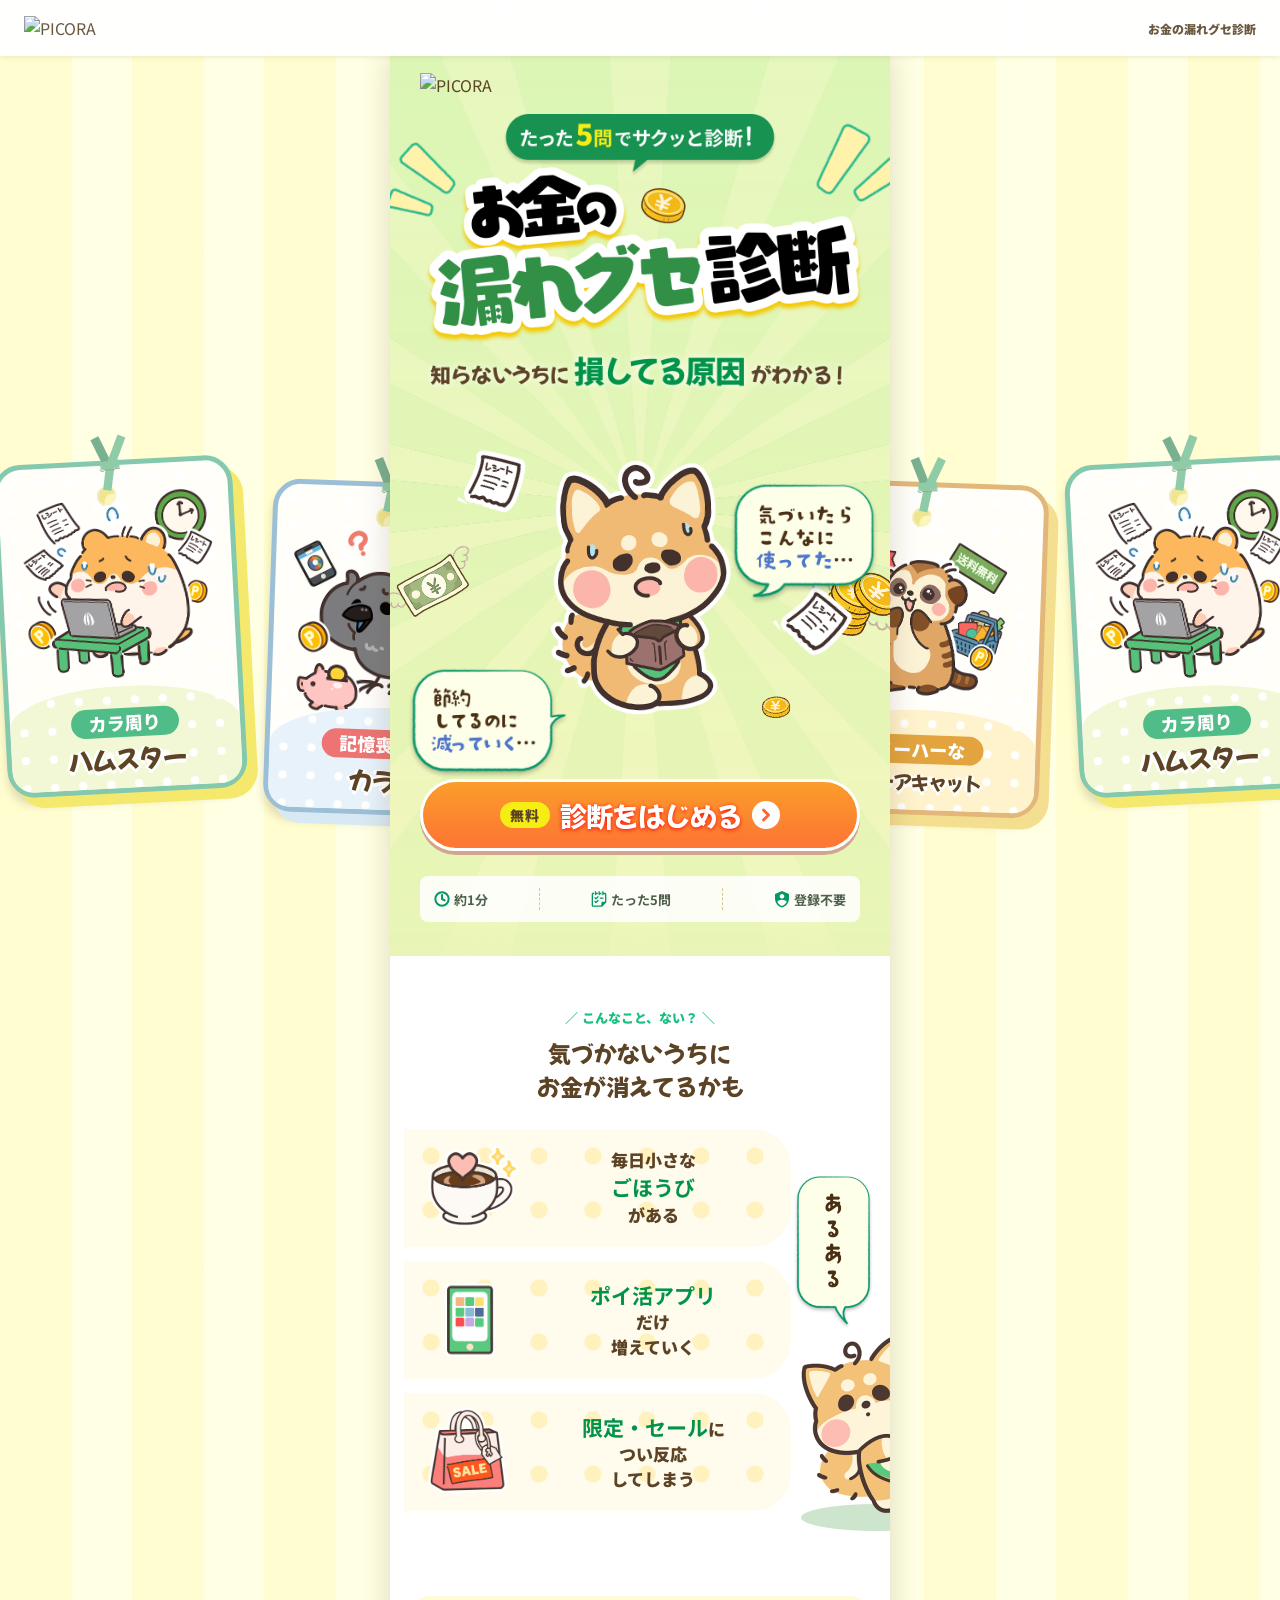
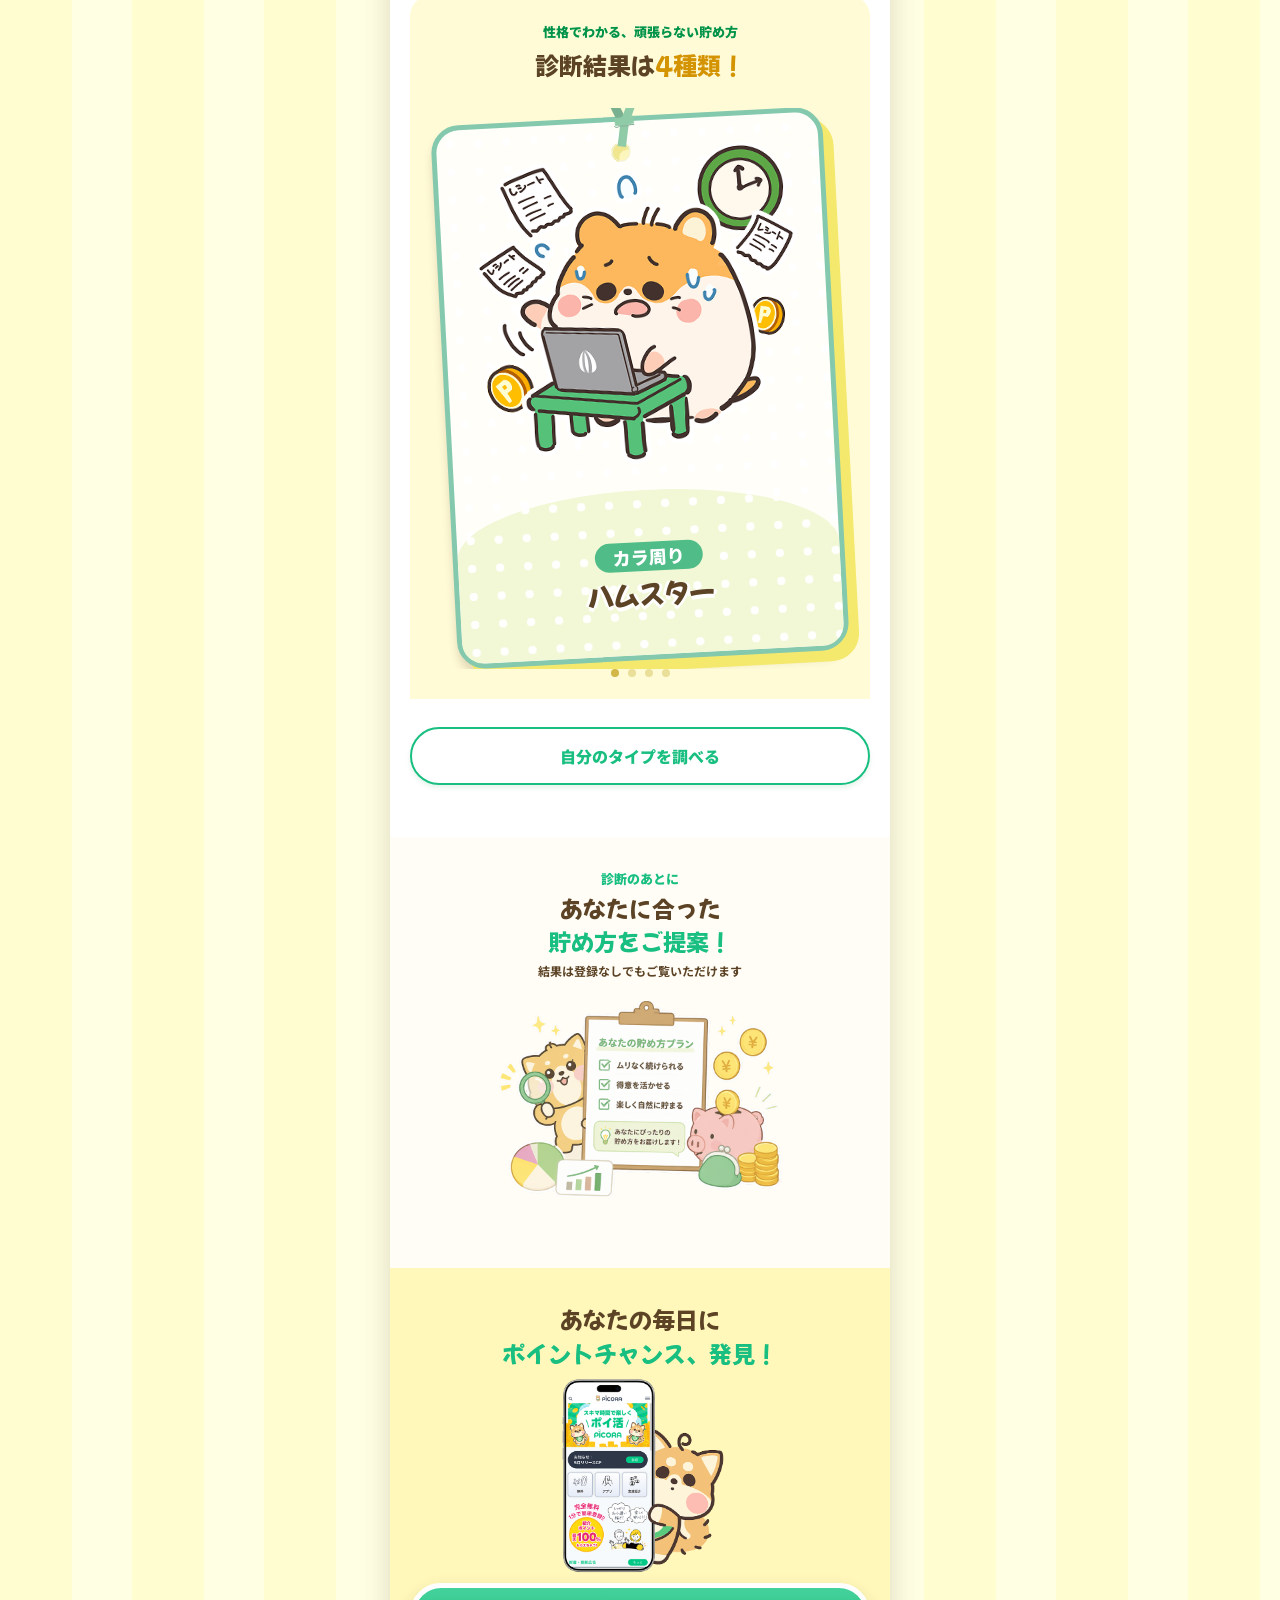
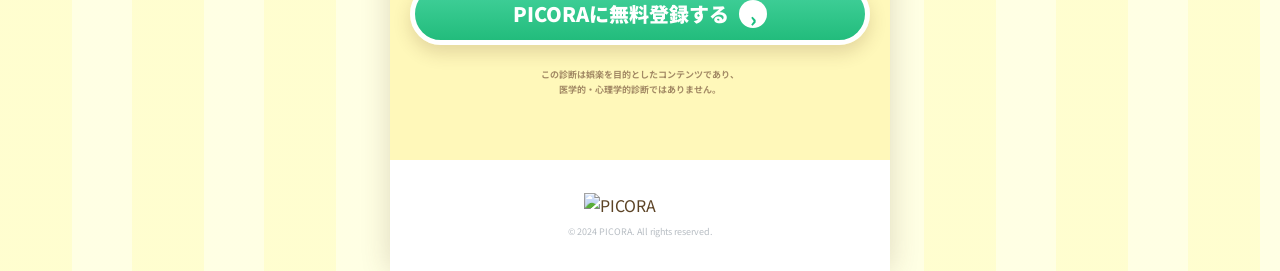
==== index.html @ 258bb5e4 "Prevent preview search indexing" ====
<!doctype html>
<html lang="ja">
  <head>
    <meta charset="UTF-8" />
    <meta name="viewport" content="width=device-width, initial-scale=1" />
    <meta name="robots" content="noindex, nofollow" />
    <meta name="description" content="たった5問でわかる、お金の漏れグセ診断" />
    <title>お金の漏れグセ診断｜PICORA</title>
    <link rel="preconnect" href="https://fonts.googleapis.com" />
    <link rel="preconnect" href="https://fonts.gstatic.com" crossorigin />
    <link href="https://fonts.googleapis.com/css2?family=Mochiy+Pop+One&family=Noto+Sans+JP:wght@500;700;900&display=swap" rel="stylesheet" />
    <link rel="stylesheet" href="styles.css?v=20260807-36" />
  </head>
  <body>
    <img class="desktop-background-title" src="assets/hero-title-pc.png" alt="" aria-hidden="true" />

    <header class="desktop-site-header" aria-label="PICORA">
      <img src="https://www.figma.com/api/mcp/asset/9b2ac825-f74f-4eeb-bd0b-b804f8e20126.png" alt="PICORA" />
      <p>お金の漏れグセ診断</p>
    </header>

    <div class="desktop-card-stage" aria-hidden="true">
      <div class="desktop-card-rail">
        <div class="desktop-rail-card">
          <div class="diagnosis-card diagnosis-card--hamster">
            <img class="diagnosis-card__ribbon" src="assets/card-ribbon.svg" alt="" />
            <div class="diagnosis-card__visual"><img src="assets/hamster-karamawari.png" alt="" /></div>
            <div class="diagnosis-card__caption"><span class="diagnosis-card__label">カラ周り</span><span class="diagnosis-card__name">ハムスター</span></div>
          </div>
        </div>
        <div class="desktop-rail-card">
          <div class="diagnosis-card diagnosis-card--crow">
            <img class="diagnosis-card__ribbon" src="assets/card-ribbon.svg" alt="" />
            <div class="diagnosis-card__visual"><img src="assets/crow-kiokusoushitsu.png" alt="" /></div>
            <div class="diagnosis-card__caption"><span class="diagnosis-card__label">記憶喪失の</span><span class="diagnosis-card__name">カラス</span></div>
          </div>
        </div>
        <div class="desktop-rail-card">
          <div class="diagnosis-card diagnosis-card--toypoodle">
            <img class="diagnosis-card__ribbon" src="assets/card-ribbon.svg" alt="" />
            <div class="diagnosis-card__visual"><img src="assets/toypoodle-gohoubi.png" alt="" /></div>
            <div class="diagnosis-card__caption"><span class="diagnosis-card__label">ごほうび依存の</span><span class="diagnosis-card__name">トイプー</span></div>
          </div>
        </div>
        <div class="desktop-rail-card">
          <div class="diagnosis-card diagnosis-card--meerkat">
            <img class="diagnosis-card__ribbon" src="assets/card-ribbon.svg" alt="" />
            <div class="diagnosis-card__visual"><img src="assets/meerkat-miihaa-final.png" alt="" /></div>
            <div class="diagnosis-card__caption"><span class="diagnosis-card__label">ミーハーな</span><span class="diagnosis-card__name">ミーアキャット</span></div>
          </div>
        </div>
        <div class="desktop-rail-card">
          <div class="diagnosis-card diagnosis-card--hamster">
            <img class="diagnosis-card__ribbon" src="assets/card-ribbon.svg" alt="" />
            <div class="diagnosis-card__visual"><img src="assets/hamster-karamawari.png" alt="" /></div>
            <div class="diagnosis-card__caption"><span class="diagnosis-card__label">カラ周り</span><span class="diagnosis-card__name">ハムスター</span></div>
          </div>
        </div>
        <div class="desktop-rail-card">
          <div class="diagnosis-card diagnosis-card--crow">
            <img class="diagnosis-card__ribbon" src="assets/card-ribbon.svg" alt="" />
            <div class="diagnosis-card__visual"><img src="assets/crow-kiokusoushitsu.png" alt="" /></div>
            <div class="diagnosis-card__caption"><span class="diagnosis-card__label">記憶喪失の</span><span class="diagnosis-card__name">カラス</span></div>
          </div>
        </div>
        <div class="desktop-rail-card">
          <div class="diagnosis-card diagnosis-card--toypoodle">
            <img class="diagnosis-card__ribbon" src="assets/card-ribbon.svg" alt="" />
            <div class="diagnosis-card__visual"><img src="assets/toypoodle-gohoubi.png" alt="" /></div>
            <div class="diagnosis-card__caption"><span class="diagnosis-card__label">ごほうび依存の</span><span class="diagnosis-card__name">トイプー</span></div>
          </div>
        </div>
        <div class="desktop-rail-card">
          <div class="diagnosis-card diagnosis-card--meerkat">
            <img class="diagnosis-card__ribbon" src="assets/card-ribbon.svg" alt="" />
            <div class="diagnosis-card__visual"><img src="assets/meerkat-miihaa-final.png" alt="" /></div>
            <div class="diagnosis-card__caption"><span class="diagnosis-card__label">ミーハーな</span><span class="diagnosis-card__name">ミーアキャット</span></div>
          </div>
        </div>
        <div class="desktop-rail-card">
          <div class="diagnosis-card diagnosis-card--hamster">
            <img class="diagnosis-card__ribbon" src="assets/card-ribbon.svg" alt="" />
            <div class="diagnosis-card__visual"><img src="assets/hamster-karamawari.png" alt="" /></div>
            <div class="diagnosis-card__caption"><span class="diagnosis-card__label">カラ周り</span><span class="diagnosis-card__name">ハムスター</span></div>
          </div>
        </div>
        <div class="desktop-rail-card">
          <div class="diagnosis-card diagnosis-card--crow">
            <img class="diagnosis-card__ribbon" src="assets/card-ribbon.svg" alt="" />
            <div class="diagnosis-card__visual"><img src="assets/crow-kiokusoushitsu.png" alt="" /></div>
            <div class="diagnosis-card__caption"><span class="diagnosis-card__label">記憶喪失の</span><span class="diagnosis-card__name">カラス</span></div>
          </div>
        </div>
        <div class="desktop-rail-card">
          <div class="diagnosis-card diagnosis-card--toypoodle">
            <img class="diagnosis-card__ribbon" src="assets/card-ribbon.svg" alt="" />
            <div class="diagnosis-card__visual"><img src="assets/toypoodle-gohoubi.png" alt="" /></div>
            <div class="diagnosis-card__caption"><span class="diagnosis-card__label">ごほうび依存の</span><span class="diagnosis-card__name">トイプー</span></div>
          </div>
        </div>
        <div class="desktop-rail-card">
          <div class="diagnosis-card diagnosis-card--meerkat">
            <img class="diagnosis-card__ribbon" src="assets/card-ribbon.svg" alt="" />
            <div class="diagnosis-card__visual"><img src="assets/meerkat-miihaa-final.png" alt="" /></div>
            <div class="diagnosis-card__caption"><span class="diagnosis-card__label">ミーハーな</span><span class="diagnosis-card__name">ミーアキャット</span></div>
          </div>
        </div>
      </div>
    </div>

    <main class="site-shell">
      <section class="hero" aria-labelledby="hero-title">
        <header class="site-header">
          <img class="site-logo" src="https://www.figma.com/api/mcp/asset/9b2ac825-f74f-4eeb-bd0b-b804f8e20126.png" alt="PICORA" />
        </header>

        <div class="hero-copy">
          <h1 id="hero-title" class="visually-hidden">たった5問でサクッと診断！お金の漏れグセ診断。知らないうちに損してる原因がわかる！</h1>
          <img class="hero-title-image" src="assets/hero-title-final.png" alt="" />
        </div>

        <div class="hero-visual" aria-hidden="true">
          <img class="hero-receipt receipt-top" src="assets/hero-receipt.png" alt="" />
          <img class="bill bill-left" src="assets/hero-bill.png" alt="" />
          <img class="hero-mascot" src="assets/hero-mascot-final.png" alt="" />
          <img class="coin coin-one" src="assets/hero-coin.png" alt="" />
          <img class="coin-stack" src="assets/hero-coin-stack.png" alt="" />
          <img class="hero-receipt receipt-right" src="assets/hero-receipt.png" alt="" />
          <img class="hero-bubble bubble-right" src="assets/hero-bubble-right.png" alt="" />
          <img class="hero-bubble bubble-left" src="assets/hero-bubble-left.png" alt="" />
        </div>

        <button class="cta cta-primary" type="button" data-start-diagnosis>
          <span class="cta-tag">無料</span>
          <span>診断をはじめる</span>
          <span class="cta-arrow" aria-hidden="true"><img src="assets/cta-arrow.svg" alt="" /></span>
        </button>

        <ul class="hero-points" aria-label="診断の特徴">
          <li><img src="assets/feature-clock.svg" alt="" />約1分</li>
          <li class="hero-points__divider" aria-hidden="true"></li>
          <li><img src="assets/feature-checklist.svg" alt="" />たった5問</li>
          <li class="hero-points__divider" aria-hidden="true"></li>
          <li><img src="assets/feature-no-registration.svg" alt="" />登録不要</li>
        </ul>
      </section>

      <section class="problems" aria-labelledby="problems-title">
        <p class="eyebrow">こんなこと、ない？</p>
        <h2 id="problems-title">気づかないうちに<br />お金が消えてるかも</h2>

        <div class="problem-list">
          <article class="problem-card">
            <img src="assets/problem-coffee.png" alt="ハートが浮かぶコーヒーカップ" />
            <p>毎日小さな<br /><strong>ごほうび</strong><br />がある</p>
          </article>
          <article class="problem-card">
            <img src="assets/problem-phone.png" alt="スマートフォン" />
            <p><strong>ポイ活アプリ</strong><br />だけ<br />増えていく</p>
          </article>
          <article class="problem-card">
            <img src="assets/problem-sale.png" alt="セールの買い物袋" />
            <p><strong>限定・セール</strong>に<br />つい反応<br />してしまう</p>
          </article>
        </div>
        <img class="peeking-mascot" src="assets/problems-character-area.png" alt="あるあると声をかけるぴこまる" />
      </section>

      <section class="types" id="types" aria-labelledby="types-title">
        <div class="section-heading">
          <p>性格でわかる、頑張らない貯め方</p>
          <h2 id="types-title">診断結果は<span>4種類！</span></h2>
        </div>

        <div class="result-carousel" aria-label="診断結果タイプ">
          <div class="result-track">
            <figure class="result-card is-active">
              <div class="diagnosis-card diagnosis-card--hamster">
                <img class="diagnosis-card__ribbon" src="assets/card-ribbon.svg" alt="" />
                <div class="diagnosis-card__visual">
                  <img src="assets/hamster-karamawari.png" alt="パソコン作業に追われて慌てているハムスター" />
                </div>
                <div class="diagnosis-card__caption">
                  <span class="diagnosis-card__label">カラ周り</span>
                  <span class="diagnosis-card__name">ハムスター</span>
                </div>
              </div>
            </figure>
            <figure class="result-card">
              <div class="diagnosis-card diagnosis-card--crow">
                <img class="diagnosis-card__ribbon" src="assets/card-ribbon.svg" alt="" />
                <div class="diagnosis-card__visual">
                  <img src="assets/crow-kiokusoushitsu.png" alt="ポイントの使い道を思い出せず困っているカラス" />
                </div>
                <div class="diagnosis-card__caption">
                  <span class="diagnosis-card__label">記憶喪失の</span>
                  <span class="diagnosis-card__name">カラス</span>
                </div>
              </div>
            </figure>
            <figure class="result-card">
              <div class="diagnosis-card diagnosis-card--toypoodle">
                <img class="diagnosis-card__ribbon" src="assets/card-ribbon.svg" alt="" />
                <div class="diagnosis-card__visual">
                  <img src="assets/toypoodle-gohoubi.png" alt="スイーツと買い物を楽しむトイプードル" />
                </div>
                <div class="diagnosis-card__caption">
                  <span class="diagnosis-card__label">ごほうび依存の</span>
                  <span class="diagnosis-card__name">トイプー</span>
                </div>
              </div>
            </figure>
            <figure class="result-card">
              <div class="diagnosis-card diagnosis-card--meerkat">
                <img class="diagnosis-card__ribbon" src="assets/card-ribbon.svg" alt="" />
                <div class="diagnosis-card__visual">
                  <img src="assets/meerkat-miihaa-final.png" alt="セールや話題の商品に囲まれたミーアキャット" />
                </div>
                <div class="diagnosis-card__caption">
                  <span class="diagnosis-card__label">ミーハーな</span>
                  <span class="diagnosis-card__name">ミーアキャット</span>
                </div>
              </div>
            </figure>
          </div>
          <div class="carousel-dots" aria-label="結果タイプを切り替える">
            <button class="is-active" type="button" aria-label="1枚目"></button>
            <button type="button" aria-label="2枚目"></button>
            <button type="button" aria-label="3枚目"></button>
            <button type="button" aria-label="4枚目"></button>
          </div>
        </div>

        <button class="cta cta-outline" type="button" data-scroll-to="proposal">自分のタイプを調べる</button>
      </section>

      <section class="proposal" id="proposal" aria-labelledby="proposal-title">
        <p class="section-kicker">診断のあとに</p>
        <h2 id="proposal-title">あなたに合った<br /><span>貯め方をご提案！</span></h2>
        <p>結果は登録なしでもご覧いただけます</p>
        <img src="assets/result-plan-image.png" alt="診断後に提案される貯め方プランのイメージ" />
      </section>

      <section class="registration" aria-labelledby="registration-title">
        <h2 id="registration-title">あなたの毎日に<br /><span>ポイントチャンス、発見！</span></h2>
        <img class="registration-visual" src="assets/registration-visual.png" alt="PICORAアプリを紹介するぴこまる" />
        <a class="cta cta-register" href="https://picora.jp/">
          <span>PICORAに無料登録する</span>
          <span class="cta-arrow" aria-hidden="true">›</span>
        </a>
        <p class="disclaimer">この診断は娯楽を目的としたコンテンツであり、<br />医学的・心理学的診断ではありません。</p>
      </section>

      <footer class="footer">
        <img src="https://www.figma.com/api/mcp/asset/9b2ac825-f74f-4eeb-bd0b-b804f8e20126.png" alt="PICORA" />
        <small>© 2024 PICORA. All rights reserved.</small>
      </footer>
    </main>

    <section class="diagnosis-screen" aria-label="お金の漏れグセ診断 Q1" hidden>
      <div class="diagnosis-shell">
        <header class="diagnosis-header">
          <img src="https://www.figma.com/api/mcp/asset/9b2ac825-f74f-4eeb-bd0b-b804f8e20126.png" alt="PICORA" />
        </header>

        <div class="diagnosis-navigation">
          <button class="diagnosis-back" type="button" data-close-diagnosis aria-label="トップへ戻る">
            <img src="assets/question-back-arrow.svg" alt="" />
          </button>
        </div>

        <div class="diagnosis-progress" aria-label="全5問中1問目">
          <span></span>
        </div>

        <main class="question-stage">
          <section class="question-card" aria-labelledby="question-title">
            <p class="question-number">Q1</p>
            <h1 id="question-title">給料日が来たとき、<br />最初にしがちなことは？</h1>
            <div class="question-options" role="group" aria-label="Q1の回答">
              <button class="question-option option-a" type="button" data-answer="A" aria-pressed="false">
                <span class="answer-letter">A</span>
                <span>細かく計画を立てる</span>
                <img src="assets/question-arrow-green.svg" alt="" />
              </button>
              <button class="question-option option-b" type="button" data-answer="B" aria-pressed="false">
                <span class="answer-letter">B</span>
                <span>とりあえず安心して、<br />普段どおり過ごす</span>
                <img src="assets/question-arrow-green.svg" alt="" />
              </button>
              <button class="question-option option-c" type="button" data-answer="C" aria-pressed="false">
                <span class="answer-letter">C</span>
                <span>頑張った自分への<br />ごほうびを買う</span>
                <img src="assets/question-arrow-green.svg" alt="" />
              </button>
              <button class="question-option option-d" type="button" data-answer="D" aria-pressed="false">
                <span class="answer-letter">D</span>
                <span>SNSや友達の<br />おすすめ商品をチェックする</span>
                <img src="assets/question-arrow-green.svg" alt="" />
              </button>
            </div>
          </section>

          <div class="question-mascot">
            <img src="assets/question-q1-mascot.png" alt="スマートフォンを持つぴこまる" />
            <p>直感で選んでね。</p>
          </div>
        </main>
      </div>
    </section>

    <div class="cta-floating-bar">
      <button class="cta cta-primary cta-floating" type="button" data-start-diagnosis aria-label="診断をはじめる">
        <span class="cta-tag">無料</span>
        <span>診断をはじめる</span>
        <span class="cta-arrow" aria-hidden="true"><img src="assets/cta-arrow.svg" alt="" /></span>
      </button>
    </div>

    <script src="script.js?v=20260807-6"></script>
  </body>
</html>
---- styles.css ----
:root {
  --green: #19bf80;
  --green-dark: #009349;
  --brown: #5c4325;
  --cream: #fffdf6;
  --yellow: #fff8ba;
  --orange: #ff6b3d;
  --shadow: 0 8px 18px rgba(82, 43, 12, 0.16);
}

* {
  box-sizing: border-box;
}

html {
  scroll-behavior: smooth;
  background: #f2f2f2;
}

body {
  margin: 0;
  color: var(--brown);
  font-family: "Noto Sans JP", system-ui, sans-serif;
}

.desktop-card-stage {
  display: none;
}

.desktop-site-header {
  display: none;
}

.desktop-background-title {
  display: none;
}

.diagnosis-screen {
  min-height: 100vh;
  display: flex;
  justify-content: center;
  background-color: #ffffd7;
  background-image: repeating-linear-gradient(
    90deg,
    rgba(255, 248, 173, 0.18) 0 72px,
    rgba(255, 255, 255, 0.32) 72px 132px
  );
}

.diagnosis-screen[hidden] {
  display: none;
}

.diagnosis-shell {
  width: min(100%, 390px);
  min-height: 880px;
  background:
    linear-gradient(#d4f7b8, #fbf5b6),
    url("assets/hero-background.png") center/cover;
}

.diagnosis-header {
  height: 50px;
  padding: 10px 20px 9px;
  display: flex;
  align-items: center;
}

.diagnosis-header img {
  width: 100px;
  height: auto;
}

.diagnosis-navigation {
  padding: 12px 16px 8px;
}

.diagnosis-back {
  width: 32px;
  height: 32px;
  padding: 8px;
  border: 0;
  border-radius: 50%;
  display: grid;
  place-items: center;
  background: white;
  box-shadow: 0 1px 2px rgba(0, 0, 0, 0.12);
}

.diagnosis-back img {
  width: 16px;
  height: 16px;
}

.diagnosis-progress {
  width: calc(100% - 42px);
  height: 7px;
  margin: 0 auto;
  overflow: hidden;
  border: 1px solid white;
  border-radius: 999px;
  background: #d3e4d0;
}

.diagnosis-progress span {
  display: block;
  width: 24%;
  height: 100%;
  border-radius: inherit;
  background: #5cc960;
}

.question-stage {
  position: relative;
  min-height: 732px;
  padding: 48px 16px 24px;
}

.question-card {
  position: relative;
  min-height: 468px;
  padding: 30px 20px 24px;
  border-radius: 20px;
  background: white;
  box-shadow: 0 1px 2px rgba(0, 0, 0, 0.1);
  animation: question-card-enter 0.38s 0.08s cubic-bezier(0.2, 0.82, 0.25, 1) both;
}

.question-number {
  position: absolute;
  top: -20px;
  left: 50%;
  width: 66px;
  height: 40px;
  margin: 0;
  border-radius: 999px;
  display: grid;
  place-items: center;
  transform: translateX(-50%);
  color: white;
  background: #32b97b;
  font-size: 21px;
  font-weight: 900;
}

.question-card h1 {
  margin: 0 0 20px;
  color: var(--brown);
  text-align: center;
  font-size: 19px;
  font-weight: 900;
  line-height: 1.58;
}

.question-options {
  display: grid;
  gap: 10px;
}

.question-option {
  min-height: 64px;
  padding: 10px 16px;
  border: 2px solid #b9e5ad;
  border-radius: 14px;
  display: grid;
  grid-template-columns: 32px 1fr 18px;
  align-items: center;
  gap: 12px;
  color: var(--brown);
  background: #f7fff3;
  box-shadow: 0 1px 2px rgba(0, 0, 0, 0.07);
  text-align: left;
  font-size: 14px;
  font-weight: 700;
  line-height: 1.55;
  transition: transform 0.16s ease, background 0.16s ease, border-color 0.16s ease;
}

.question-option:hover {
  transform: translateY(-1px);
}

.question-option.is-selected {
  border-color: #32b97b;
  background: #e4f9dd;
  transform: translateY(-1px);
}

.question-option:active {
  transform: scale(0.985);
}

.answer-letter {
  width: 32px;
  height: 32px;
  border-radius: 50%;
  display: grid;
  place-items: center;
  color: white;
  font-size: 15px;
  font-weight: 900;
}

.option-a .answer-letter { background: #86e389; }
.option-b .answer-letter { background: #f9af29; }
.option-c .answer-letter { background: #d4956a; }
.option-d .answer-letter { background: #e87070; }

.question-option img {
  width: 18px;
  height: 18px;
}

.question-mascot {
  padding-top: 34px;
  display: flex;
  flex-direction: column;
  align-items: center;
  animation: question-mascot-enter 0.42s 0.24s cubic-bezier(0.2, 0.82, 0.25, 1) both;
}

@keyframes question-card-enter {
  from {
    opacity: 0;
    transform: translateY(18px);
  }
  to {
    opacity: 1;
    transform: translateY(0);
  }
}

@keyframes question-mascot-enter {
  from {
    opacity: 0;
    transform: translateY(14px) scale(0.96);
  }
  to {
    opacity: 1;
    transform: translateY(0) scale(1);
  }
}

.question-mascot img {
  width: 156px;
  height: 104px;
  object-fit: contain;
}

.question-mascot p {
  margin: 8px 0 0;
  color: var(--brown);
  font-size: 12px;
  font-weight: 700;
}

body.is-diagnosis-open .site-shell,
body.is-diagnosis-open .cta-floating-bar {
  display: none;
}

button,
a {
  font: inherit;
}

button {
  cursor: pointer;
}

.site-shell {
  width: min(100%, 390px);
  min-height: 100vh;
  margin: 0 auto;
  overflow: hidden;
  background: white;
  box-shadow: 0 18px 40px rgba(0, 0, 0, 0.12);
}

.hero {
  position: relative;
  min-height: 725px;
  padding: 0 20px 26px;
  overflow: hidden;
  background-color: #dff5b5;
  background-image:
    linear-gradient(rgba(212, 247, 184, 0.25), rgba(251, 245, 182, 0.32)),
    url("assets/hero-background.png");
  background-position: center;
  background-size: cover;
}

.site-header {
  height: 52px;
  display: flex;
  align-items: center;
}

.site-logo {
  width: 92px;
  height: auto;
}

.hero-copy {
  position: relative;
  z-index: 2;
  text-align: center;
}

.visually-hidden {
  position: absolute;
  width: 1px;
  height: 1px;
  padding: 0;
  margin: -1px;
  overflow: hidden;
  clip: rect(0, 0, 0, 0);
  white-space: nowrap;
  border: 0;
}

.hero-title-image {
  display: block;
  width: calc(100% + 40px);
  height: auto;
  margin-left: -20px;
}

.hero-title-image {
  animation: hero-title-pop 0.8s 0.15s cubic-bezier(0.2, 0.9, 0.25, 1) backwards;
}

@keyframes hero-title-pop {
  0% {
    opacity: 0;
    transform: scale(0.72) translateY(18px);
  }
  72% {
    opacity: 1;
    transform: scale(1.05) translateY(-3px);
  }
  100% {
    opacity: 1;
    transform: scale(1) translateY(0);
  }
}

.badge {
  display: inline-block;
  margin: 0;
  padding: 7px 22px 10px;
  border-radius: 999px;
  color: white;
  background: #189251;
  box-shadow: 0 3px 0 rgba(38, 57, 28, 0.18);
  font-size: 14px;
  font-weight: 900;
}

.badge span {
  margin: 0 3px;
  color: #f6ed15;
  font-size: 21px;
}

.hero h1 {
  margin: 8px 0 4px;
  font-family: "Mochiy Pop One", sans-serif;
  line-height: 0.98;
  transform: rotate(-3deg);
  text-shadow: 0 4px 0 white, 2px 2px 0 white, -2px -2px 0 white;
}

.title-small {
  display: block;
  color: #21160e;
  font-size: 46px;
  letter-spacing: -0.14em;
}

.title-main {
  display: block;
  color: #318f46;
  font-size: 54px;
  letter-spacing: -0.08em;
}

.title-main > span {
  margin-left: 6px;
  color: #21160e;
}

.hero-lead {
  margin: 14px 0 0;
  font-family: "Mochiy Pop One", sans-serif;
  font-size: 15px;
}

.hero-lead strong {
  color: var(--green-dark);
  font-size: 22px;
}

.hero-visual {
  position: relative;
  height: 280px;
  margin-top: 4px;
}

.hero-mascot {
  position: absolute;
  z-index: 2;
  left: 50%;
  bottom: -2px;
  width: 255px;
  transform: translateX(-50%) rotate(-3deg);
}

.coin,
.coin-stack,
.bill,
.hero-receipt,
.hero-bubble {
  position: absolute;
  object-fit: contain;
}

.hero-receipt {
  z-index: 1;
}

.receipt-top {
  top: 0;
  left: 25px;
  width: 70px;
  transform: rotate(-13deg);
}

.receipt-right {
  top: 116px;
  right: 0;
  width: 72px;
  transform: rotate(13deg);
}

.hero-bubble {
  z-index: 3;
}

.bubble-right {
  top: 34px;
  right: -16px;
  width: 126px;
}

.bubble-left {
  bottom: -2px;
  left: -14px;
  width: 138px;
}

.bill-left {
  left: -36px;
  top: 90px;
  width: 92px;
  transform: rotate(-10deg);
}

.coin-one {
  right: 56px;
  bottom: 45px;
  width: 30px;
  transform: rotate(25deg);
}

.coin-stack {
  right: -42px;
  top: 98px;
  width: 92px;
  transform: rotate(14deg);
}

.cta {
  min-height: 58px;
  border: 0;
  border-radius: 999px;
  display: flex;
  align-items: center;
  justify-content: center;
  gap: 10px;
  font-weight: 900;
  text-decoration: none;
  transition: transform 0.2s ease, box-shadow 0.2s ease;
}

.cta:hover {
  transform: translateY(-2px);
}

.cta:active {
  transform: translateY(1px);
}

.cta-primary:not(.cta-floating) {
  position: relative;
  z-index: 3;
  width: 100%;
  padding: 15px 23px;
  border: 3px solid white;
  color: white;
  background: linear-gradient(180deg, #fb9d2b 0.586%, #fd7833 89.157%);
  box-shadow: 0 4px 0 #d3a590;
  font-size: 22px;
  animation: start-cta-rise 0.9s 0.35s cubic-bezier(0.2, 0.82, 0.25, 1) backwards;
}

.cta-floating-bar {
  position: fixed;
  z-index: 50;
  right: 0;
  bottom: 0;
  left: 0;
  height: calc(94px + env(safe-area-inset-bottom));
  padding: 10px 12px calc(10px + env(safe-area-inset-bottom));
  display: flex;
  align-items: center;
  justify-content: center;
  background: rgba(255, 255, 255, 0.84);
  box-shadow: 0 -1px 8px rgba(92, 67, 37, 0.16);
  opacity: 0;
  visibility: hidden;
  pointer-events: none;
  transform: translateY(110%);
  transition: opacity 0.2s ease, transform 0.45s cubic-bezier(0.2, 0.82, 0.25, 1), visibility 0.2s;
}

.cta-floating-bar.is-visible {
  opacity: 1;
  visibility: visible;
  pointer-events: auto;
  transform: translateY(0);
}

.cta-floating {
  position: relative;
  width: min(calc(100% - 24px), 430px);
  min-height: 62px;
  padding: 15px 23px;
  border: 3px solid white;
  color: white;
  background: linear-gradient(180deg, #fb9d2b 0.586%, #fd7833 89.157%);
  box-shadow: 0 4px 0 #d3a590;
  font-size: 20px;
}

.cta-floating:hover {
  transform: translateY(-2px);
}

.cta-floating:active {
  transform: translateY(1px);
}

@keyframes start-cta-rise {
  0% {
    opacity: 0;
    transform: translateY(90px);
  }
  68% {
    opacity: 1;
    transform: translateY(-8px);
  }
  84% {
    transform: translateY(3px);
  }
  100% {
    opacity: 1;
    transform: translateY(0);
  }
}

.cta-tag {
  border-radius: 999px;
  min-height: 26px;
  padding: 4px 10px;
  display: inline-flex;
  align-items: center;
  color: var(--brown);
  background: #f6ed15;
  font-size: 14px;
  font-weight: 900;
  letter-spacing: 0.07em;
  line-height: 1;
}

.cta-primary > span:nth-child(2) {
  font-family: "Mochiy Pop One", sans-serif;
  font-size: 23px;
  font-weight: 400;
  letter-spacing: -0.04em;
  line-height: 1;
  text-shadow: 0 1px 4.2px #fd0707;
}

.cta-arrow {
  width: 28px;
  height: 28px;
  padding: 4px;
  border-radius: 50%;
  display: grid;
  place-items: center;
  background: white;
}

.cta-primary .cta-arrow img {
  display: block;
  width: 20px;
  height: 20px;
}

.hero-points {
  margin: 23px 0 0;
  padding: 10px 25px 15px 16px;
  border-radius: 8px;
  display: flex;
  justify-content: space-between;
  color: #4e604b;
  background: rgba(255, 255, 255, 0.88);
  list-style: none;
  font-size: 12px;
  font-weight: 700;
}

.hero-points li::before {
  content: none;
}

.hero-points li {
  display: flex;
  align-items: center;
  gap: 4px;
  white-space: nowrap;
}

.hero-points__divider {
  width: 1px;
  height: 22px;
  border-left: 1px dashed #d8c793;
}

.hero-points img {
  width: 16px;
  height: 17px;
  object-fit: contain;
}

.problems {
  position: relative;
  min-height: 602px;
  padding: 52px 14px 40px;
  background:
    linear-gradient(rgba(255, 255, 255, 0.88), rgba(255, 255, 255, 0.88)),
    url("assets/problems-background.png") center/cover;
}

.eyebrow,
.section-kicker {
  margin: 0;
  color: var(--green);
  text-align: center;
  font-size: 13px;
  font-weight: 900;
}

.eyebrow::before,
.eyebrow::after {
  content: "／";
  margin: 0 4px;
}

.eyebrow::after {
  content: "＼";
}

.problems h2 {
  margin: 10px 0 26px;
  text-align: center;
  font-family: "Mochiy Pop One", sans-serif;
  font-weight: 400;
  font-size: 23px;
  line-height: 1.42;
}

.problem-list {
  position: relative;
  z-index: 2;
  width: 82%;
  display: grid;
  gap: 14px;
}

.problem-card {
  min-height: 118px;
  padding: 10px 25px 10px 18px;
  border-radius: 0 38px 38px 0;
  display: grid;
  grid-template-columns: 118px 1fr;
  align-items: center;
  background: #fffbed;
  background-image: radial-gradient(#fff2be 8px, transparent 9px);
  background-size: 54px 54px;
}

.problem-card img {
  width: 100px;
  max-height: 98px;
  object-fit: contain;
}

.problem-card p {
  margin: 0;
  text-align: center;
  font-size: 17px;
  font-weight: 900;
  line-height: 1.45;
}

.problem-card strong {
  color: var(--green-dark);
  font-size: 21px;
}

.peeking-mascot {
  position: absolute;
  z-index: 3;
  right: 0;
  bottom: 18px;
  width: 120px;
  height: auto;
}

.peeking-mascot.is-reveal-ready {
  opacity: 0;
  transform: translateX(115%);
}

.peeking-mascot.is-revealed {
  animation: pikomaru-peek 0.9s cubic-bezier(0.2, 0.8, 0.25, 1) forwards;
}

@keyframes pikomaru-peek {
  0% {
    opacity: 0;
    transform: translateX(115%);
  }
  62% {
    opacity: 1;
    transform: translateX(-8%);
  }
  80% {
    transform: translateX(3%);
  }
  100% {
    opacity: 1;
    transform: translateX(0);
  }
}

.types {
  padding: 38px 20px 52px;
  background: white;
}

.section-heading {
  padding: 26px 10px 18px;
  border-radius: 20px 20px 0 0;
  text-align: center;
  background: #fffbd7;
}

.section-heading p {
  margin: 0 0 6px;
  color: var(--green-dark);
  font-size: 13px;
  font-weight: 900;
}

.section-heading h2 {
  margin: 0;
  font-family: "Mochiy Pop One", sans-serif;
  font-weight: 400;
  font-size: 24px;
}

.section-heading h2 span {
  color: #d49300;
}

.result-carousel {
  overflow: hidden;
  padding: 8px 0 22px;
  background: #fffbd7;
}

.result-track {
  display: flex;
  overflow-x: auto;
  overscroll-behavior-x: contain;
  scroll-behavior: smooth;
  scroll-snap-type: x mandatory;
  scrollbar-width: none;
  -webkit-overflow-scrolling: touch;
}

.result-track::-webkit-scrollbar {
  display: none;
}

.result-card {
  flex: 0 0 100%;
  margin: 0;
  padding: 8px 34px;
  scroll-snap-align: center;
  scroll-snap-stop: always;
  touch-action: pan-x;
}

.result-placeholder {
  width: 100%;
  aspect-ratio: 0.72;
  border-radius: 18px;
  object-fit: contain;
  filter: drop-shadow(0 7px 5px rgba(92, 67, 37, 0.18));
}

.diagnosis-card {
  --card-border: #84c9ad;
  --card-shadow: #f4e96d;
  --card-caption: #f2f8d6;
  --card-label: #50bd89;
  position: relative;
  width: 100%;
  aspect-ratio: 0.72;
  overflow: visible;
  border: 5px solid var(--card-border);
  border-radius: 28px;
  background-color: #fffef9;
  background-image: radial-gradient(circle, rgba(255, 255, 255, 0.98) 0 4px, transparent 4.5px);
  background-size: 28px 28px;
  box-shadow: 10px 11px 0 var(--card-shadow), 0 8px 9px rgba(92, 67, 37, 0.18);
  transform: rotate(-3deg);
}

.diagnosis-card__ribbon {
  position: absolute;
  z-index: 4;
  top: -32px;
  left: 50%;
  width: 42px;
  height: auto;
  transform: translateX(-50%);
}

.diagnosis-card__visual {
  position: absolute;
  z-index: 2;
  top: 24px;
  left: 50%;
  width: 88%;
  transform: translateX(-50%);
}

.diagnosis-card__visual img {
  display: block;
  width: 100%;
  height: auto;
}

.diagnosis-card__caption {
  position: absolute;
  z-index: 3;
  right: 0;
  bottom: 0;
  left: 0;
  min-height: 31%;
  padding: 22px 12px 14px;
  display: flex;
  flex-direction: column;
  align-items: center;
  justify-content: center;
  background-color: var(--card-caption);
  background-image: radial-gradient(circle, rgba(255, 255, 255, 0.98) 0 4px, transparent 4.5px);
  background-size: 28px 28px;
  border-radius: 52% 52% 22px 22px / 38% 38% 22px 22px;
}

.diagnosis-card__label {
  margin-bottom: 6px;
  padding: 5px 18px 6px;
  border-radius: 999px;
  color: white;
  background: var(--card-label);
  font-size: 18px;
  font-weight: 900;
  line-height: 1;
}

.diagnosis-card__name {
  color: var(--brown);
  font-family: "Mochiy Pop One", sans-serif;
  font-size: 27px;
  line-height: 1.25;
  letter-spacing: -0.06em;
  text-shadow: 0 4px 0 white, 3px 0 0 white, -3px 0 0 white;
}

.diagnosis-card--crow {
  --card-border: #9bbfd7;
  --card-shadow: #d9e9f4;
  --card-caption: #e7f2fa;
  --card-label: #ed7473;
  transform: rotate(2deg);
}

.diagnosis-card--crow .diagnosis-card__visual {
  top: 32px;
  width: 91%;
}

.diagnosis-card--toypoodle {
  --card-border: #e6aaa0;
  --card-shadow: #ffd4c7;
  --card-caption: #fff0e8;
  --card-label: #e98968;
  transform: rotate(-2deg);
}

.diagnosis-card--toypoodle .diagnosis-card__visual {
  top: 34px;
  width: 92%;
}

.diagnosis-card--toypoodle .diagnosis-card__label {
  font-size: 15px;
}

.diagnosis-card--meerkat {
  --card-border: #e3b77a;
  --card-shadow: #f4df91;
  --card-caption: #fff3cd;
  --card-label: #e3a43f;
  transform: rotate(2deg);
}

.diagnosis-card--meerkat .diagnosis-card__visual {
  top: 48px;
  width: 78%;
}

.diagnosis-card--meerkat .diagnosis-card__name {
  font-size: 21px;
  letter-spacing: -0.08em;
}

.result-placeholder {
  display: grid;
  place-items: center;
  color: var(--brown);
  background: #d9f7cc;
  text-align: center;
  font-family: "Mochiy Pop One", sans-serif;
  font-size: 25px;
  line-height: 1.55;
}

.type-b { background: #dcecff; }
.type-c { background: #ffe2d6; }
.type-d { background: #f2e0ff; }

.carousel-dots {
  display: flex;
  justify-content: center;
  gap: 9px;
}

.carousel-dots button {
  width: 8px;
  height: 8px;
  padding: 0;
  border: 0;
  border-radius: 50%;
  background: #eadf99;
}

.carousel-dots button.is-active {
  background: #d2b646;
}

.cta-outline {
  width: 100%;
  margin-top: 28px;
  border: 2px solid var(--green);
  color: var(--green);
  background: white;
  box-shadow: 0 3px 5px rgba(0, 147, 73, 0.1);
}

.proposal {
  min-height: 431px;
  padding: 32px 20px 38px;
  text-align: center;
  background: var(--cream);
}

.proposal h2 {
  margin: 4px 0 2px;
  font-family: "Mochiy Pop One", sans-serif;
  font-weight: 400;
  font-size: 23px;
  line-height: 1.45;
}

.proposal h2 span {
  color: var(--green);
}

.proposal > p:not(.section-kicker) {
  margin: 4px 0 22px;
  font-size: 12px;
  font-weight: 700;
}

.proposal img {
  width: 300px;
  max-width: 100%;
  border-radius: 5px;
}

.registration {
  min-height: 492px;
  padding: 34px 20px 34px;
  text-align: center;
  background: var(--yellow);
}

.registration h2 {
  margin: 0;
  font-family: "Mochiy Pop One", sans-serif;
  font-weight: 400;
  font-size: 23px;
  line-height: 1.48;
}

.registration h2 span {
  color: var(--green);
}

.registration-visual {
  width: 175px;
  height: 195px;
  margin: 8px auto 5px;
  object-fit: contain;
}

.cta-register {
  width: 100%;
  min-height: 62px;
  border: 5px solid white;
  color: white;
  background: linear-gradient(#44d29c, #22bc7c);
  box-shadow: var(--shadow);
  font-size: 20px;
}

.cta-register .cta-arrow {
  color: var(--green);
}

.disclaimer {
  margin: 22px 0 0;
  color: #a38a65;
  font-size: 9px;
  font-weight: 700;
  line-height: 1.7;
}

.footer {
  min-height: 111px;
  display: flex;
  flex-direction: column;
  align-items: center;
  justify-content: center;
  gap: 8px;
  background: white;
}

.footer img {
  width: 112px;
}

.footer small {
  color: #b7bdc3;
  font-size: 9px;
}

@media (max-width: 360px) {
  .title-small { font-size: 40px; }
  .title-main { font-size: 47px; }
  .problem-card { grid-template-columns: 96px 1fr; }
  .problem-card img { width: 86px; }
  .cta-primary,
  .cta-register { font-size: 18px; }
}

@media (min-width: 900px) {
  html,
  body {
    min-width: 900px;
    background-color: #ffffd7;
    background-image: repeating-linear-gradient(
      90deg,
      rgba(255, 248, 173, 0.18) 0 72px,
      rgba(255, 255, 255, 0.32) 72px 132px
    );
  }

  body {
    position: relative;
    overflow-x: hidden;
  }

  .diagnosis-screen {
    position: relative;
    z-index: 2;
    padding-top: 56px;
    background: transparent;
  }

  .diagnosis-shell {
    position: relative;
    z-index: 3;
    width: 500px;
  }

  .desktop-site-header {
    position: fixed;
    top: 0;
    left: 0;
    z-index: 4;
    width: 100%;
    height: 56px;
    padding: 0 24px;
    display: flex;
    align-items: center;
    justify-content: space-between;
    color: #6a583f;
    background: rgba(255, 255, 255, 0.97);
    box-shadow: 0 1px 5px rgba(92, 67, 37, 0.12);
    transition: transform 0.24s ease;
  }

  .desktop-site-header.is-hidden {
    transform: translateY(-100%);
  }

  .desktop-site-header img {
    width: 112px;
    height: auto;
  }

  .desktop-site-header p {
    display: block;
    margin: 0;
    font-size: 12px;
    font-weight: 900;
  }

  .desktop-background-title {
    display: block;
    position: fixed;
    z-index: 1;
    top: 245px;
    left: max(54px, calc(50% - 735px));
    width: 380px;
    height: auto;
    pointer-events: none;
  }

  .site-shell {
    position: relative;
    z-index: 2;
    width: 500px;
    margin-top: 56px;
    padding: 0;
    transform: none;
    background: white;
    box-shadow: 0 0 28px rgba(92, 67, 37, 0.2);
  }

  .hero {
    min-height: 870px;
    padding: 0 30px 34px;
  }

  .site-header {
    height: 58px;
  }

  .site-logo {
    width: 104px;
  }

  .hero-title-image {
    width: calc(100% + 60px);
    margin-left: -30px;
  }

  .hero-visual {
    height: 340px;
    margin-top: 4px;
  }

  .hero-mascot {
    width: 305px;
  }

  .bill-left {
    left: -45px;
    top: 112px;
    width: 108px;
  }

  .coin-one {
    right: 66px;
    bottom: 54px;
    width: 36px;
  }

  .coin-stack {
    right: -50px;
    top: 118px;
    width: 108px;
  }

  .receipt-top {
    left: 34px;
    width: 84px;
  }

  .receipt-right {
    top: 140px;
    width: 86px;
  }

  .bubble-right {
    top: 42px;
    right: -20px;
    width: 152px;
  }

  .bubble-left {
    width: 166px;
  }

  .cta-primary:not(.cta-floating) {
    min-height: 72px;
    font-size: 25px;
  }

  .cta-primary:not(.cta-floating) > span:nth-child(2) {
    font-size: 27px;
  }

  .cta-floating {
    width: 420px;
    min-height: 68px;
    font-size: 23px;
  }

  .cta-floating-bar {
    height: 118px;
    padding: 16px 20px;
  }

  .cta-tag {
    font-size: 14px;
  }

  .hero-points {
    margin-top: 25px;
    padding: 12px 14px;
    font-size: 13px;
  }

  .desktop-card-stage {
    position: fixed;
    z-index: 1;
    top: 48vh;
    left: 0;
    width: 100%;
    height: 405px;
    display: block;
    overflow: hidden;
    pointer-events: none;
  }

  .desktop-card-rail {
    --desktop-card-cycle: 1072px;
    width: max-content;
    display: flex;
    align-items: center;
    gap: 28px;
    padding: 28px 0;
    animation: desktop-card-loop 56s linear infinite;
  }

  .desktop-rail-card {
    flex: 0 0 240px;
    width: 240px;
  }

  .desktop-rail-card:nth-child(even) {
    transform: translateY(22px);
  }

  .desktop-rail-card .diagnosis-card {
    width: 240px;
    height: 333px;
  }

  .desktop-rail-card .diagnosis-card__name {
    font-size: 25px;
  }

  .desktop-rail-card .diagnosis-card--meerkat .diagnosis-card__name {
    font-size: 19px;
  }

  @keyframes desktop-card-loop {
    from {
      transform: translateX(0);
    }
    to {
      transform: translateX(calc(-1 * var(--desktop-card-cycle)));
    }
  }
}

@media (max-width: 1299px) {
  .desktop-background-title {
    display: none;
  }
}

@media (prefers-reduced-motion: reduce) {
  html { scroll-behavior: auto; }
  *, *::before, *::after { transition: none !important; }
  .peeking-mascot.is-reveal-ready,
  .peeking-mascot.is-revealed {
    opacity: 1;
    transform: none;
    animation: none;
  }
  .desktop-card-rail {
    animation-play-state: paused;
  }
  .cta-primary:not(.cta-floating) {
    opacity: 1;
    transform: none;
    animation: none;
  }
  .hero-title-image {
    opacity: 1;
    transform: none;
    animation: none;
  }
  .question-card,
  .question-mascot {
    animation: none;
  }
}
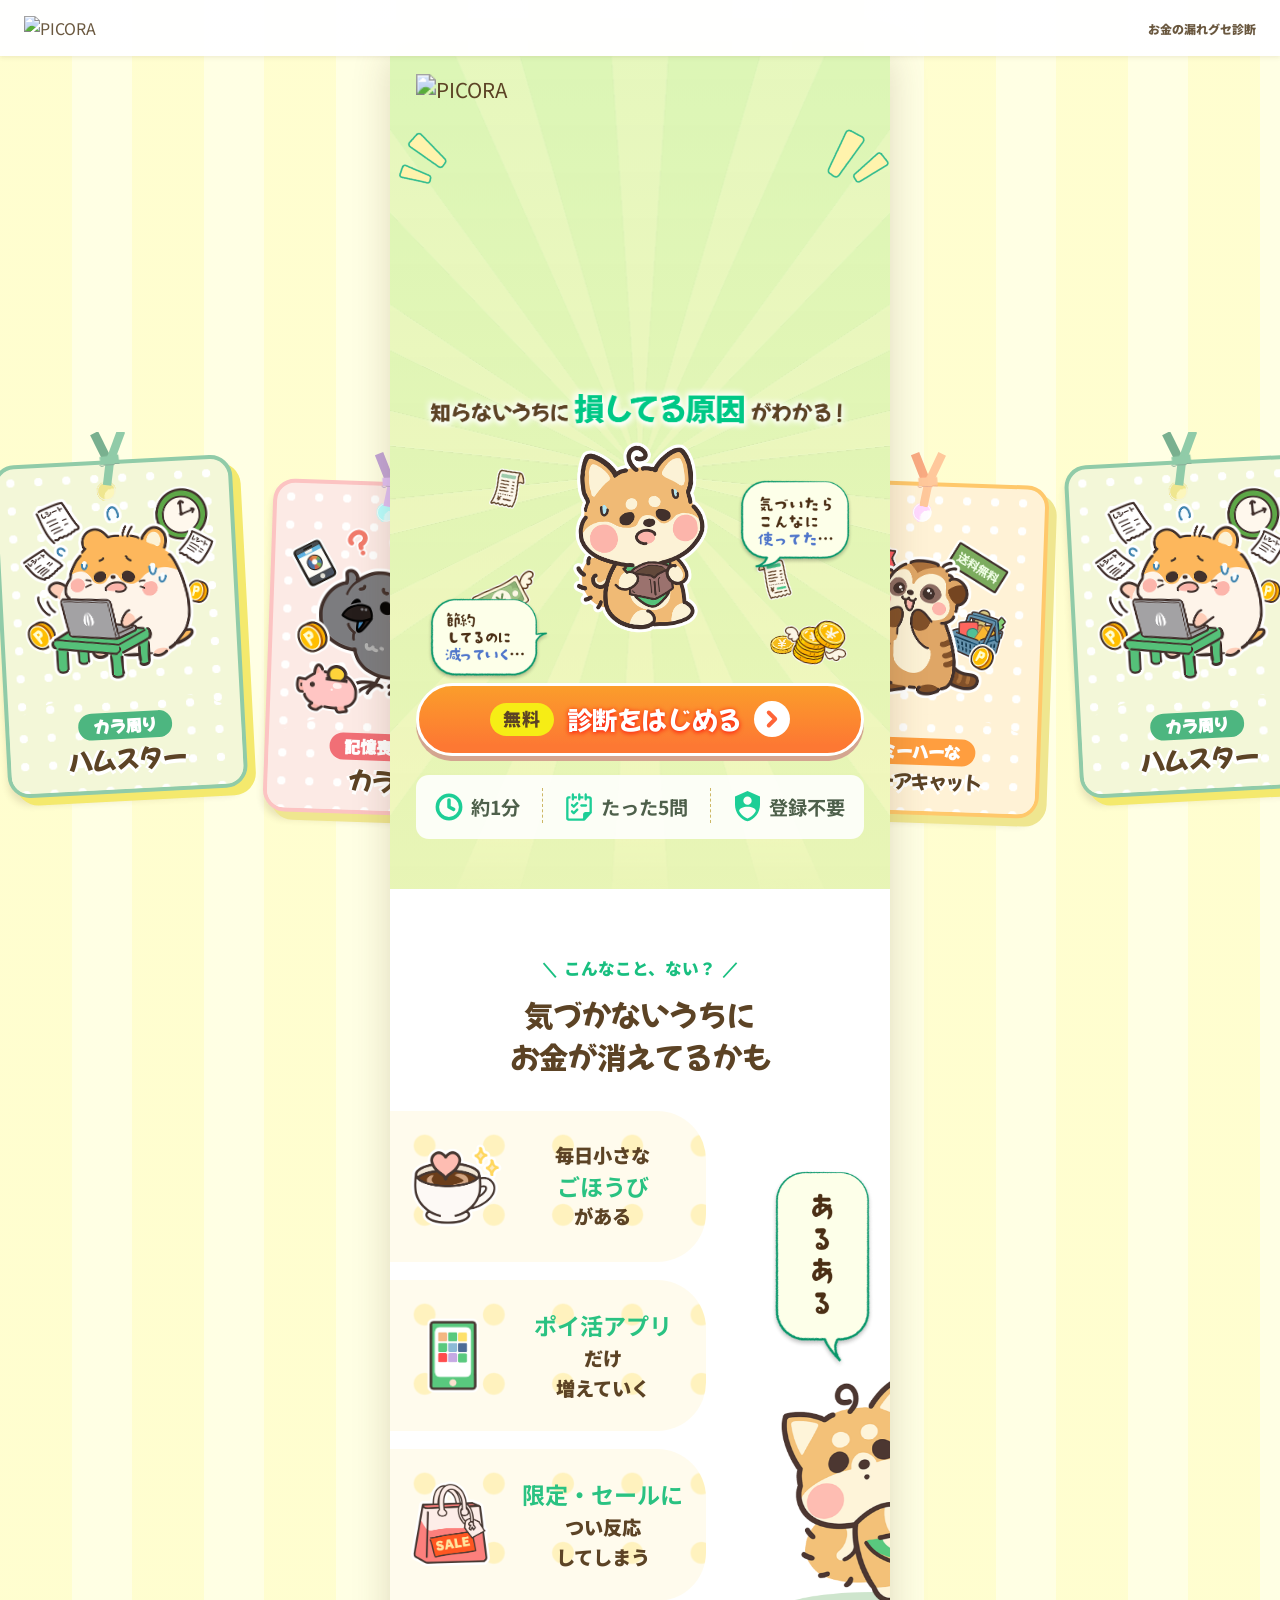
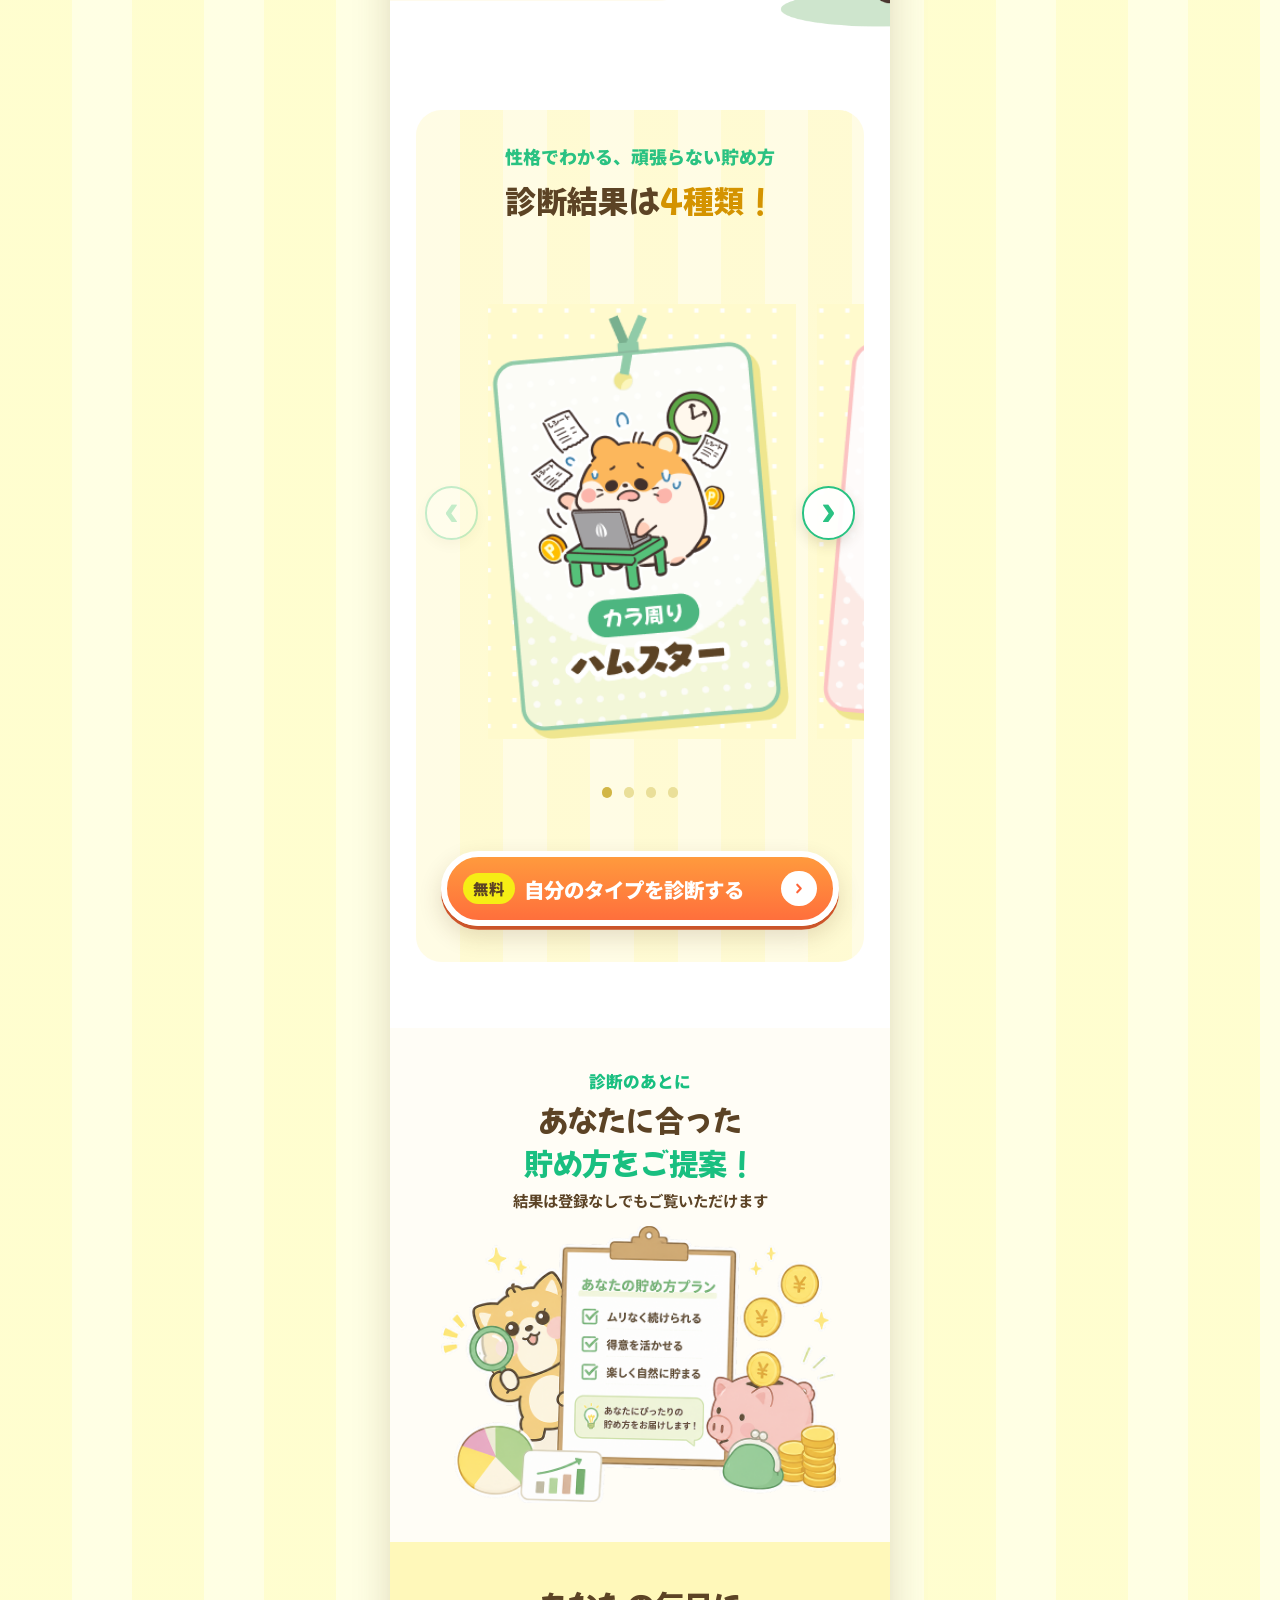
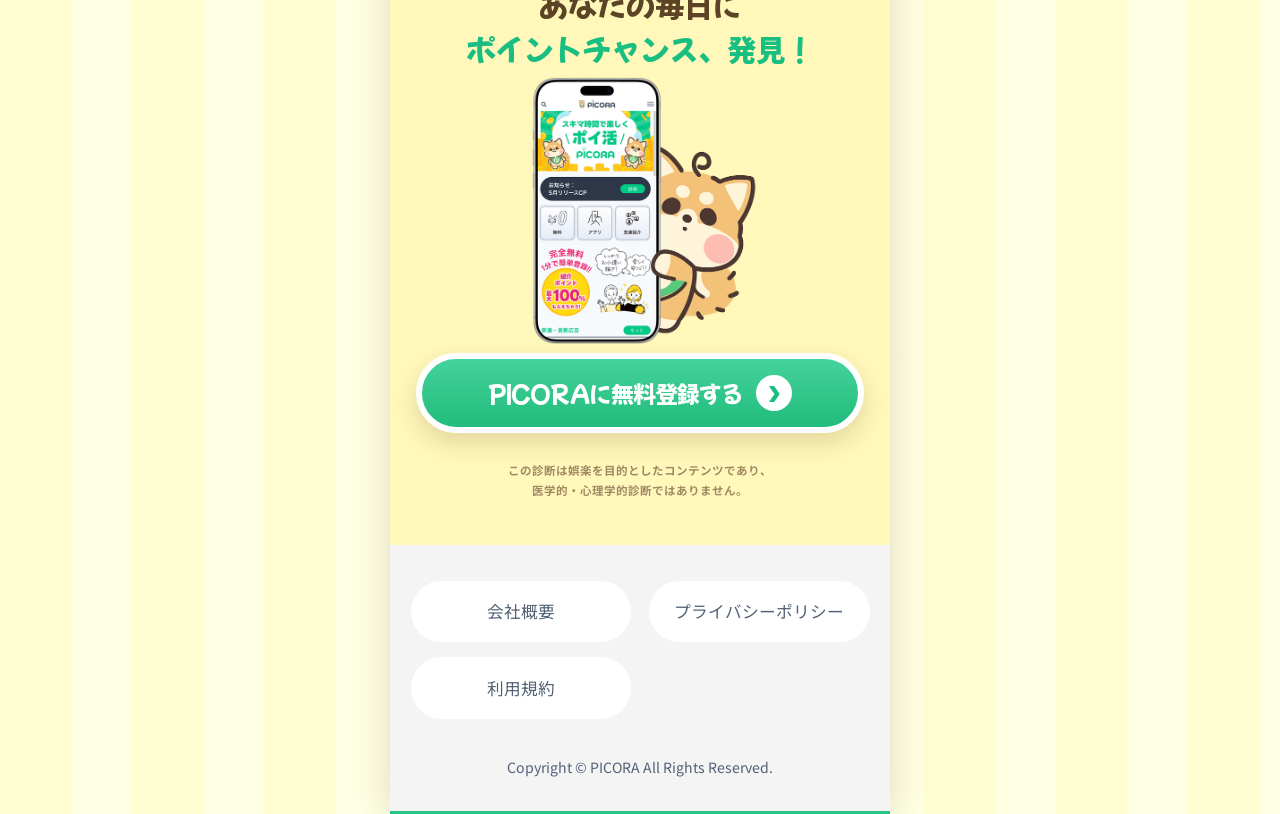
==== commit 5a9f421d: "Implement diagnosis flow and refine PICORA design" ====
--- a/index.html
+++ b/index.html
@@ -6,16 +6,24 @@
     <meta name="robots" content="noindex, nofollow" />
     <meta name="description" content="たった5問でわかる、お金の漏れグセ診断" />
     <title>お金の漏れグセ診断｜PICORA</title>
+    <link rel="icon" type="image/svg+xml" href="assets/favicon.svg" />
     <link rel="preconnect" href="https://fonts.googleapis.com" />
     <link rel="preconnect" href="https://fonts.gstatic.com" crossorigin />
     <link href="https://fonts.googleapis.com/css2?family=Mochiy+Pop+One&family=Noto+Sans+JP:wght@500;700;900&display=swap" rel="stylesheet" />
     <link rel="stylesheet" href="styles.css?v=20260807-36" />
   </head>
   <body>
-    <img class="desktop-background-title" src="assets/hero-title-pc.png" alt="" aria-hidden="true" />
+    <div class="desktop-background-title" aria-hidden="true">
+      <img class="desktop-background-title__badge" src="assets/バッジ／配置枠.svg" alt="" />
+      <div class="desktop-background-title__main">
+        <img class="desktop-background-title__decoration desktop-background-title__decoration--left" src="assets/装飾／左 (1).svg" alt="" />
+        <img class="desktop-background-title__logo" src="assets/タイトルロゴ／本体 (1).svg" alt="" />
+        <img class="desktop-background-title__decoration desktop-background-title__decoration--right" src="assets/装飾／右 (1).svg" alt="" />
+      </div>
+    </div>
 
     <header class="desktop-site-header" aria-label="PICORA">
-      <img src="https://www.figma.com/api/mcp/asset/9b2ac825-f74f-4eeb-bd0b-b804f8e20126.png" alt="PICORA" />
+      <img src="assets/FV／PICORAロゴ.svg" alt="PICORA" />
       <p>お金の漏れグセ診断</p>
     </header>
 
@@ -111,21 +119,29 @@
     <main class="site-shell">
       <section class="hero" aria-labelledby="hero-title">
         <header class="site-header">
-          <img class="site-logo" src="https://www.figma.com/api/mcp/asset/9b2ac825-f74f-4eeb-bd0b-b804f8e20126.png" alt="PICORA" />
+          <img class="site-logo" src="assets/FV／PICORAロゴ.svg" alt="PICORA" />
         </header>
 
         <div class="hero-copy">
           <h1 id="hero-title" class="visually-hidden">たった5問でサクッと診断！お金の漏れグセ診断。知らないうちに損してる原因がわかる！</h1>
-          <img class="hero-title-image" src="assets/hero-title-final.png" alt="" />
+          <div class="hero-title-composition" aria-hidden="true">
+            <img class="hero-title-badge" src="assets/バッジ／配置枠.svg" alt="" />
+            <div class="hero-title-main">
+              <img class="hero-title-decoration hero-title-decoration--left" src="assets/装飾／左 (1).svg" alt="" />
+              <img class="hero-title-logo" src="assets/タイトルロゴ／本体 (1).svg" alt="" />
+              <img class="hero-title-decoration hero-title-decoration--right" src="assets/装飾／右 (1).svg" alt="" />
+            </div>
+          </div>
+          <img class="hero-subcopy" src="assets/hero-subcopy.png" alt="" aria-hidden="true" />
         </div>
 
         <div class="hero-visual" aria-hidden="true">
-          <img class="hero-receipt receipt-top" src="assets/hero-receipt.png" alt="" />
-          <img class="bill bill-left" src="assets/hero-bill.png" alt="" />
+          <img class="hero-receipt receipt-top" src="assets/hero-receipt-left.png" alt="" />
+          <img class="bill bill-left" src="assets/hero-bill.png?v=20260812-2" alt="" />
           <img class="hero-mascot" src="assets/hero-mascot-final.png" alt="" />
           <img class="coin coin-one" src="assets/hero-coin.png" alt="" />
-          <img class="coin-stack" src="assets/hero-coin-stack.png" alt="" />
-          <img class="hero-receipt receipt-right" src="assets/hero-receipt.png" alt="" />
+          <img class="coin-stack" src="assets/hero-coin-stack.png?v=20260812" alt="" />
+          <img class="hero-receipt receipt-right" src="assets/hero-receipt-right.png" alt="" />
           <img class="hero-bubble bubble-right" src="assets/hero-bubble-right.png" alt="" />
           <img class="hero-bubble bubble-left" src="assets/hero-bubble-left.png" alt="" />
         </div>
@@ -137,16 +153,16 @@
         </button>
 
         <ul class="hero-points" aria-label="診断の特徴">
-          <li><img src="assets/feature-clock.svg" alt="" />約1分</li>
+          <li><img class="hero-point-icon" src="assets/feature-clock.svg" alt="" />約1分</li>
           <li class="hero-points__divider" aria-hidden="true"></li>
-          <li><img src="assets/feature-checklist.svg" alt="" />たった5問</li>
+          <li><img class="hero-point-icon" src="assets/feature-checklist.svg" alt="" />たった5問</li>
           <li class="hero-points__divider" aria-hidden="true"></li>
-          <li><img src="assets/feature-no-registration.svg" alt="" />登録不要</li>
+          <li><img class="hero-point-icon" src="assets/feature-no-registration.svg" alt="" />登録不要</li>
         </ul>
       </section>
 
       <section class="problems" aria-labelledby="problems-title">
-        <p class="eyebrow">こんなこと、ない？</p>
+        <p class="eyebrow"><span aria-hidden="true">＼</span>こんなこと、ない？<span aria-hidden="true">／</span></p>
         <h2 id="problems-title">気づかないうちに<br />お金が消えてるかも</h2>
 
         <div class="problem-list">
@@ -160,69 +176,36 @@
           </article>
           <article class="problem-card">
             <img src="assets/problem-sale.png" alt="セールの買い物袋" />
-            <p><strong>限定・セール</strong>に<br />つい反応<br />してしまう</p>
+            <p><strong>限定・セールに</strong><br />つい反応<br />してしまう</p>
           </article>
         </div>
         <img class="peeking-mascot" src="assets/problems-character-area.png" alt="あるあると声をかけるぴこまる" />
       </section>
 
       <section class="types" id="types" aria-labelledby="types-title">
+        <div class="types-panel">
         <div class="section-heading">
           <p>性格でわかる、頑張らない貯め方</p>
           <h2 id="types-title">診断結果は<span>4種類！</span></h2>
         </div>
 
         <div class="result-carousel" aria-label="診断結果タイプ">
+          <button class="carousel-arrow carousel-arrow--prev" type="button" aria-label="前のタイプを見る" disabled>‹</button>
           <div class="result-track">
             <figure class="result-card is-active">
-              <div class="diagnosis-card diagnosis-card--hamster">
-                <img class="diagnosis-card__ribbon" src="assets/card-ribbon.svg" alt="" />
-                <div class="diagnosis-card__visual">
-                  <img src="assets/hamster-karamawari.png" alt="パソコン作業に追われて慌てているハムスター" />
-                </div>
-                <div class="diagnosis-card__caption">
-                  <span class="diagnosis-card__label">カラ周り</span>
-                  <span class="diagnosis-card__name">ハムスター</span>
-                </div>
-              </div>
+              <div class="figma-type-card figma-type-card--hamster" role="img" aria-label="カラ周り ハムスター"></div>
             </figure>
             <figure class="result-card">
-              <div class="diagnosis-card diagnosis-card--crow">
-                <img class="diagnosis-card__ribbon" src="assets/card-ribbon.svg" alt="" />
-                <div class="diagnosis-card__visual">
-                  <img src="assets/crow-kiokusoushitsu.png" alt="ポイントの使い道を思い出せず困っているカラス" />
-                </div>
-                <div class="diagnosis-card__caption">
-                  <span class="diagnosis-card__label">記憶喪失の</span>
-                  <span class="diagnosis-card__name">カラス</span>
-                </div>
-              </div>
+              <div class="figma-type-card figma-type-card--crow" role="img" aria-label="記憶喪失の カラス"></div>
             </figure>
             <figure class="result-card">
-              <div class="diagnosis-card diagnosis-card--toypoodle">
-                <img class="diagnosis-card__ribbon" src="assets/card-ribbon.svg" alt="" />
-                <div class="diagnosis-card__visual">
-                  <img src="assets/toypoodle-gohoubi.png" alt="スイーツと買い物を楽しむトイプードル" />
-                </div>
-                <div class="diagnosis-card__caption">
-                  <span class="diagnosis-card__label">ごほうび依存の</span>
-                  <span class="diagnosis-card__name">トイプー</span>
-                </div>
-              </div>
+              <div class="figma-type-card figma-type-card--toypoodle" role="img" aria-label="ごほうび依存の トイプー"></div>
             </figure>
             <figure class="result-card">
-              <div class="diagnosis-card diagnosis-card--meerkat">
-                <img class="diagnosis-card__ribbon" src="assets/card-ribbon.svg" alt="" />
-                <div class="diagnosis-card__visual">
-                  <img src="assets/meerkat-miihaa-final.png" alt="セールや話題の商品に囲まれたミーアキャット" />
-                </div>
-                <div class="diagnosis-card__caption">
-                  <span class="diagnosis-card__label">ミーハーな</span>
-                  <span class="diagnosis-card__name">ミーアキャット</span>
-                </div>
-              </div>
+              <div class="figma-type-card figma-type-card--meerkat" role="img" aria-label="ミーハーな ミーアキャット"></div>
             </figure>
           </div>
+          <button class="carousel-arrow carousel-arrow--next" type="button" aria-label="次のタイプを見る">›</button>
           <div class="carousel-dots" aria-label="結果タイプを切り替える">
             <button class="is-active" type="button" aria-label="1枚目"></button>
             <button type="button" aria-label="2枚目"></button>
@@ -231,7 +214,12 @@
           </div>
         </div>
 
-        <button class="cta cta-outline" type="button" data-scroll-to="proposal">自分のタイプを調べる</button>
+        <button class="cta cta-outline" type="button" data-start-diagnosis>
+          <span class="cta-tag">無料</span>
+          <span>自分のタイプを診断する</span>
+          <span class="cta-arrow" aria-hidden="true"><img src="assets/cta-arrow.svg" alt="" /></span>
+        </button>
+        </div>
       </section>
 
       <section class="proposal" id="proposal" aria-labelledby="proposal-title">
@@ -252,21 +240,26 @@
       </section>
 
       <footer class="footer">
-        <img src="https://www.figma.com/api/mcp/asset/9b2ac825-f74f-4eeb-bd0b-b804f8e20126.png" alt="PICORA" />
-        <small>© 2024 PICORA. All rights reserved.</small>
+        <nav aria-label="フッターナビゲーション">
+          <a href="https://picora.jp/">会社概要</a>
+          <a href="https://picora.jp/">プライバシーポリシー</a>
+          <a href="https://picora.jp/">利用規約</a>
+        </nav>
+        <small>Copyright © PICORA All Rights Reserved.</small>
       </footer>
     </main>
 
     <section class="diagnosis-screen" aria-label="お金の漏れグセ診断 Q1" hidden>
       <div class="diagnosis-shell">
         <header class="diagnosis-header">
-          <img src="https://www.figma.com/api/mcp/asset/9b2ac825-f74f-4eeb-bd0b-b804f8e20126.png" alt="PICORA" />
+          <img src="assets/FV／PICORAロゴ.svg" alt="PICORA" />
         </header>
 
         <div class="diagnosis-navigation">
           <button class="diagnosis-back" type="button" data-close-diagnosis aria-label="トップへ戻る">
             <img src="assets/question-back-arrow.svg" alt="" />
           </button>
+          <p class="question-number">Q1</p>
         </div>
 
         <div class="diagnosis-progress" aria-label="全5問中1問目">
@@ -275,17 +268,16 @@
 
         <main class="question-stage">
           <section class="question-card" aria-labelledby="question-title">
-            <p class="question-number">Q1</p>
             <h1 id="question-title">給料日が来たとき、<br />最初にしがちなことは？</h1>
             <div class="question-options" role="group" aria-label="Q1の回答">
               <button class="question-option option-a" type="button" data-answer="A" aria-pressed="false">
                 <span class="answer-letter">A</span>
-                <span>細かく計画を立てる</span>
+                <span>今月の予算や貯金額を<br />細かく決める</span>
                 <img src="assets/question-arrow-green.svg" alt="" />
               </button>
               <button class="question-option option-b" type="button" data-answer="B" aria-pressed="false">
                 <span class="answer-letter">B</span>
-                <span>とりあえず安心して、<br />普段どおり過ごす</span>
+                <span>入金を確認して、<br />いつも通り過ごす</span>
                 <img src="assets/question-arrow-green.svg" alt="" />
               </button>
               <button class="question-option option-c" type="button" data-answer="C" aria-pressed="false">
@@ -295,7 +287,7 @@
               </button>
               <button class="question-option option-d" type="button" data-answer="D" aria-pressed="false">
                 <span class="answer-letter">D</span>
-                <span>SNSや友達の<br />おすすめ商品をチェックする</span>
+                <span>SNSで話題の商品を<br />チェックする</span>
                 <img src="assets/question-arrow-green.svg" alt="" />
               </button>
             </div>
@@ -306,6 +298,67 @@
             <p>直感で選んでね。</p>
           </div>
         </main>
+      </div>
+    </section>
+
+    <section class="result-screen" aria-label="診断結果" hidden>
+      <div class="result-shell">
+        <header class="result-header">
+          <button class="result-home-link" type="button" data-return-home aria-label="トップへ戻る">
+            <img src="assets/FV／PICORAロゴ.svg" alt="PICORA" />
+          </button>
+        </header>
+        <p class="result-intro">あなたのお金の漏れグセは...</p>
+
+        <main class="result-main">
+          <article class="result-summary-card">
+            <div class="result-ribbon"><img src="assets/card-ribbon.svg" alt="" /></div>
+            <p class="result-type-label">カラ周り</p>
+            <h1 class="result-type-name">ハムスター</h1>
+            <div class="result-character">
+              <img src="assets/hamster-karamawari.png" alt="カラ周りハムスター" />
+            </div>
+
+            <div class="result-details">
+              <div class="result-stats">
+                <div><b>行動力</b><strong>90<small>%</small></strong><i style="--score:90%"></i></div>
+                <div><b>効率度</b><strong>5<small>%</small></strong><i style="--score:5%"></i></div>
+                <div><b>頑張り度</b><strong>25<small>%</small></strong><i style="--score:25%"></i></div>
+              </div>
+              <div class="result-tags"><span>#毎日コツコツ</span><span>#調べすぎ迷子</span><span>#がんばり損</span></div>
+            </div>
+
+            <div class="result-description">
+              <b>POINT</b>
+              <p>節約やポイ活にはとっても前向き！<br />でも、お得な方法を調べたり、いろいろ試したりするうちに、手間ばかり増えているかも。頑張る量を増やすより、効果の高い方法をひとつに絞ることが、貯まる近道です。</p>
+            </div>
+          </article>
+
+          <p class="result-saving-message">自分に合った<br /><strong>貯め方</strong>を見つけよ〜！</p>
+        </main>
+
+        <section class="result-actions">
+          <h2>＼ 診断結果をシェア ／</h2>
+          <div class="share-buttons" aria-label="診断結果をシェア">
+            <a href="#" aria-label="Xでシェア">X</a><a href="#" aria-label="LINEでシェア">LINE</a><a href="#" aria-label="リンクをコピー">URL</a>
+          </div>
+          <button class="cta cta-primary result-retry" type="button" data-retry-diagnosis>
+            <span>もう一度診断する</span><span class="cta-arrow" aria-hidden="true"><img src="assets/cta-arrow.svg" alt="" /></span>
+          </button>
+
+          <h2 class="result-picora-copy">楽しみを減らさず、<br />日常のついでにポイントを。</h2>
+          <img class="result-registration-visual" src="assets/registration-visual.png" alt="PICORAを紹介するぴこまる" />
+          <p class="result-picora-text">PICORAは誰でも、毎日のお買い物や日常のサービス利用で、簡単にポイントを貯められるサービスです。</p>
+          <a class="cta cta-register" href="https://picora.jp/">
+            <span>PICORAに無料登録する</span><span class="cta-arrow" aria-hidden="true">›</span>
+          </a>
+        </section>
+
+        <footer class="result-footer">
+          <img src="assets/FV／PICORAロゴ.svg" alt="PICORA" />
+          <nav><a href="https://blog.picora.jp/">ブログ</a><a href="https://picora.jp/">運営会社</a><a href="https://picora.jp/">利用規約</a><a href="https://picora.jp/">プライバシーポリシー</a></nav>
+          <small>© PICORA</small>
+        </footer>
       </div>
     </section>
 
@@ -317,6 +370,6 @@
       </button>
     </div>
 
-    <script src="script.js?v=20260807-6"></script>
+    <script src="script.js?v=20260812-3"></script>
   </body>
 </html>
--- a/styles.css
+++ b/styles.css
@@ -1,6 +1,6 @@
 :root {
   --green: #19bf80;
-  --green-dark: #009349;
+  --green-dark: #2ac282;
   --brown: #5c4325;
   --cream: #fffdf6;
   --yellow: #fff8ba;
@@ -72,10 +72,18 @@
 }
 
 .diagnosis-navigation {
+  position: relative;
+  height: 52px;
   padding: 12px 16px 8px;
+  display: flex;
+  align-items: center;
+  justify-content: center;
 }
 
 .diagnosis-back {
+  position: absolute;
+  top: 12px;
+  left: 16px;
   width: 32px;
   height: 32px;
   padding: 8px;
@@ -104,16 +112,23 @@
 
 .diagnosis-progress span {
   display: block;
-  width: 24%;
+  width: 20%;
   height: 100%;
   border-radius: inherit;
   background: #5cc960;
+  transition: width 0.24s ease;
+}
+
+.question-card.is-changing {
+  opacity: 0;
+  transform: translateY(8px);
+  transition: opacity 0.14s ease, transform 0.14s ease;
 }
 
 .question-stage {
   position: relative;
   min-height: 732px;
-  padding: 48px 16px 24px;
+  padding: 18px 20px 24px;
 }
 
 .question-card {
@@ -127,16 +142,12 @@
 }
 
 .question-number {
-  position: absolute;
-  top: -20px;
-  left: 50%;
-  width: 66px;
+  width: 70px;
   height: 40px;
   margin: 0;
   border-radius: 999px;
   display: grid;
   place-items: center;
-  transform: translateX(-50%);
   color: white;
   background: #32b97b;
   font-size: 21px;
@@ -255,9 +266,89 @@
 }
 
 body.is-diagnosis-open .site-shell,
-body.is-diagnosis-open .cta-floating-bar {
+body.is-diagnosis-open .cta-floating-bar,
+body.is-result-open .site-shell,
+body.is-result-open .cta-floating-bar,
+body.is-result-open .desktop-site-header,
+body.is-result-open .desktop-card-stage,
+body.is-result-open .desktop-background-title {
   display: none;
 }
+
+.result-screen {
+  --result-border: #90cba8;
+  --result-card-bg: #f3f7d8;
+  --result-accent: #4db680;
+  --result-ribbon-filter: none;
+  position:relative;
+  z-index:10;
+  min-height: 100vh;
+  background: linear-gradient(#d4f7b8 0%, #fbf5b6 55%);
+}
+
+/* 診断タイプごとのカード配色（Figmaの4枚カードに合わせる） */
+.result-screen[data-type="b"] {
+  --result-border: #f7b6bd;
+  --result-card-bg: #fce6e5;
+  --result-accent: #f06f78;
+  --result-ribbon-filter: hue-rotate(138deg) saturate(.78) brightness(1.08);
+}
+.result-screen[data-type="c"] {
+  --result-border: #9db8cf;
+  --result-card-bg: #e4eef6;
+  --result-accent: #4f92ca;
+  --result-ribbon-filter: hue-rotate(73deg) saturate(.62) brightness(.98);
+}
+.result-screen[data-type="d"] {
+  --result-border: #ffc66b;
+  --result-card-bg: #fff0d4;
+  --result-accent: #ff9d3e;
+  --result-ribbon-filter: hue-rotate(246deg) saturate(1.45) brightness(1.1);
+}
+.result-shell { width: min(100%, 390px); margin: 0 auto; background: linear-gradient(#d4f7b8 0 45%, #fbf5b6 62%); box-shadow: 0 0 28px rgba(92,67,37,.2); }
+.result-header { height: 50px; padding: 10px 20px; }
+.result-home-link { width: 100px; height: 31px; padding: 0; border: 0; display: block; background: transparent; }
+.result-home-link img { width: 100%; height: 100%; display: block; object-fit: contain; object-position: left center; }
+.result-home-link:focus-visible { outline: 3px solid var(--brown); outline-offset: 3px; border-radius: 4px; }
+.result-intro { margin: 12px 0 8px; color: var(--brown); text-align: center; font-size: 19px; font-weight: 900; }
+.result-main { padding: 24px 20px 20px; }
+.result-summary-card { position: relative; padding: 26px 18px 20px; border: 4px solid var(--result-border); border-radius: 20px; background: var(--result-card-bg); background-image: radial-gradient(circle,#fff 0 4px,transparent 4.5px); background-size: 28px 28px; }
+.result-ribbon { position: absolute; top: -38px; left: 50%; width: 42px; transform: translateX(-50%) rotate(-5deg); }
+.result-ribbon img { width: 100%; filter: var(--result-ribbon-filter); }
+.result-type-label { width: fit-content; margin: 0 auto 2px; padding: 5px 16px; border-radius: 999px; color: #fff; background: var(--result-accent); font-family: "Mochiy Pop One",sans-serif; font-size: 15px; }
+.result-type-name { margin: 0; color: var(--brown); text-align: center; font-family: "Mochiy Pop One",sans-serif; font-size: 36px; letter-spacing: -.08em; }
+.result-character { height: 218px; display: grid; place-items: center; }
+.result-character img { width: 225px; height: 218px; object-fit: contain; }
+.result-details,.result-description { margin-top: 14px; padding: 14px 12px; border: 2px solid var(--result-border); border-radius: 10px; background: white; }
+.result-stats { display: grid; grid-template-columns: repeat(3,1fr); }
+.result-stats div { padding: 0 8px; display: flex; flex-direction: column; align-items: center; color: #61a858; }
+.result-stats div+div { border-left: 1px solid #ddd; }
+.result-stats div:nth-child(2) { color:#f6ab20; }.result-stats div:nth-child(3) { color:#e7715e; }
+.result-stats b { font-size: 13px; }.result-stats strong { font-size: 32px; line-height: 1.1; }.result-stats small { font-size: 13px; }
+.result-stats i { width: 100%; height: 5px; margin-top: 8px; border-radius: 99px; background: linear-gradient(90deg,currentColor var(--score),#edf0df var(--score)); }
+.result-tags { margin-top: 18px; display: flex; flex-wrap: wrap; justify-content: center; gap: 6px; }
+.result-tags span { padding: 4px 10px; border-radius: 99px; color:var(--result-accent); background:var(--result-card-bg); font-size: 11px; font-weight:700; }
+.result-description { position: relative; color:var(--brown); font-size:13px; font-weight:500; line-height:1.75; }
+.result-description b { position:absolute; top:-18px; left:16px; color:var(--result-accent); font-family:"Mochiy Pop One",sans-serif; font-size:21px; transform:rotate(-4deg); }
+.result-description p { margin:0; }
+.result-saving-message { margin: 22px 0 0; text-align:center; color:var(--brown); font-family:"Mochiy Pop One",sans-serif; line-height:1.5; transform:rotate(-2deg); }
+.result-saving-message strong { color:var(--green); font-size:26px; }
+.result-actions { padding: 42px 20px 36px; text-align:center; background:#fbf5b6; }
+.result-actions h2 { margin:0; color:var(--brown); font-family:"Mochiy Pop One",sans-serif; font-size:16px; line-height:1.55; }
+.share-buttons { margin:18px 0 38px; display:flex; justify-content:center; gap:10px; }
+.share-buttons a { width:42px; height:42px; border-radius:50%; display:grid; place-items:center; color:white; background:#111; font-size:11px; font-weight:900; text-decoration:none; }
+.share-buttons a:nth-child(2){background:#51ce62}.share-buttons a:nth-child(3){background:#777}
+.result-retry { width:100%; margin-bottom:54px; padding:15px 23px; color:white; }
+.result-retry > span:first-child { flex:1; font-family:"Mochiy Pop One",sans-serif; font-size:20px; }
+.result-picora-copy { font-size:17px!important; }
+.result-registration-visual { width:266px; height:280px; margin:20px auto 0; object-fit:contain; }
+.result-picora-text { margin:10px auto 22px; max-width:310px; color:rgba(92,67,37,.75); text-align:left; font-size:12px; line-height:1.7; }
+.result-footer { padding:40px 32px; display:flex; flex-direction:column; align-items:center; gap:18px; background:#86e389; }
+.result-footer img { width:180px; filter:brightness(0) invert(1); }
+.result-footer nav { display:flex; flex-direction:column; align-items:center; gap:7px; }
+.result-footer a { color:var(--brown); font-size:12px; font-weight:700; text-decoration:none; }.result-footer small{color:white;font-weight:700}
+
+@media (min-width:900px){ .result-shell{zoom:1.2820512821;} }
 
 button,
 a {
@@ -279,7 +370,7 @@
 
 .hero {
   position: relative;
-  min-height: 725px;
+  min-height: 650px;
   padding: 0 20px 26px;
   overflow: hidden;
   background-color: #dff5b5;
@@ -319,15 +410,59 @@
   border: 0;
 }
 
-.hero-title-image {
+.hero-title-composition {
+  position: relative;
+  width: calc(100% + 40px);
+  height: 210px;
+  margin-left: -20px;
+  animation: hero-title-pop 0.8s 0.15s cubic-bezier(0.2, 0.9, 0.25, 1) backwards;
+}
+
+.hero-title-badge {
   display: block;
-  width: calc(100% + 40px);
+  width: 246px;
   height: auto;
-  margin-left: -20px;
-}
-
-.hero-title-image {
-  animation: hero-title-pop 0.8s 0.15s cubic-bezier(0.2, 0.9, 0.25, 1) backwards;
+  margin: 0 auto -2px;
+}
+
+.hero-title-main {
+  position: relative;
+  width: 100%;
+  height: 159px;
+}
+
+.hero-title-logo {
+  display: block;
+  position: relative;
+  z-index: 2;
+  width: 350px;
+  max-width: calc(100% - 24px);
+  height: auto;
+  margin: 0 auto;
+}
+
+.hero-title-decoration {
+  position: absolute;
+  z-index: 1;
+  top: 6px;
+  width: 54px;
+  height: auto;
+}
+
+.hero-title-decoration--left {
+  left: -4px;
+}
+
+.hero-title-decoration--right {
+  right: -4px;
+}
+
+.hero-subcopy {
+  display: block;
+  width: 390px;
+  max-width: none;
+  height: auto;
+  margin: -34px 0 -18px -20px;
 }
 
 @keyframes hero-title-pop {
@@ -403,16 +538,16 @@
 
 .hero-visual {
   position: relative;
-  height: 280px;
-  margin-top: 4px;
+  height: 180px;
+  margin-top: 0;
 }
 
 .hero-mascot {
   position: absolute;
   z-index: 2;
   left: 50%;
-  bottom: -2px;
-  width: 255px;
+  bottom: 0;
+  width: 178px;
   transform: translateX(-50%) rotate(-3deg);
 }
 
@@ -430,17 +565,17 @@
 }
 
 .receipt-top {
-  top: 0;
-  left: 25px;
-  width: 70px;
-  transform: rotate(-13deg);
+  top: 10px;
+  left: 42px;
+  width: 58px;
+  transform: rotate(-8deg);
 }
 
 .receipt-right {
-  top: 116px;
-  right: 0;
-  width: 72px;
-  transform: rotate(13deg);
+  top: 80px;
+  right: 40px;
+  width: 60px;
+  transform: rotate(8deg);
 }
 
 .hero-bubble {
@@ -448,36 +583,36 @@
 }
 
 .bubble-right {
-  top: 34px;
-  right: -16px;
-  width: 126px;
+  top: 20px;
+  right: 8px;
+  width: 92px;
 }
 
 .bubble-left {
-  bottom: -2px;
-  left: -14px;
-  width: 138px;
+  bottom: 0;
+  left: 8px;
+  width: 98px;
 }
 
 .bill-left {
-  left: -36px;
+  left: 30px;
   top: 90px;
-  width: 92px;
-  transform: rotate(-10deg);
+  width: 68px;
+  transform: rotate(-7deg);
 }
 
 .coin-one {
-  right: 56px;
-  bottom: 45px;
-  width: 30px;
+  right: 52px;
+  bottom: 18px;
+  width: 24px;
   transform: rotate(25deg);
 }
 
 .coin-stack {
-  right: -42px;
-  top: 98px;
-  width: 92px;
-  transform: rotate(14deg);
+  right: 12px;
+  top: 122px;
+  width: 52px;
+  transform: rotate(9deg);
 }
 
 .cta {
@@ -505,12 +640,13 @@
   position: relative;
   z-index: 3;
   width: 100%;
-  padding: 15px 23px;
+  min-height: 54px;
+  padding: 12px 20px;
   border: 3px solid white;
   color: white;
   background: linear-gradient(180deg, #fb9d2b 0.586%, #fd7833 89.157%);
   box-shadow: 0 4px 0 #d3a590;
-  font-size: 22px;
+  font-size: 20px;
   animation: start-cta-rise 0.9s 0.35s cubic-bezier(0.2, 0.82, 0.25, 1) backwards;
 }
 
@@ -595,7 +731,7 @@
 
 .cta-primary > span:nth-child(2) {
   font-family: "Mochiy Pop One", sans-serif;
-  font-size: 23px;
+  font-size: 20px;
   font-weight: 400;
   letter-spacing: -0.04em;
   line-height: 1;
@@ -619,15 +755,16 @@
 }
 
 .hero-points {
-  margin: 23px 0 0;
-  padding: 10px 25px 15px 16px;
-  border-radius: 8px;
+  margin: 15px 0 0;
+  min-height: 50px;
+  padding: 10px 15px;
+  border-radius: 10px;
   display: flex;
   justify-content: space-between;
   color: #4e604b;
   background: rgba(255, 255, 255, 0.88);
   list-style: none;
-  font-size: 12px;
+  font-size: 15px;
   font-weight: 700;
 }
 
@@ -638,20 +775,23 @@
 .hero-points li {
   display: flex;
   align-items: center;
-  gap: 4px;
+  gap: 6px;
   white-space: nowrap;
 }
 
 .hero-points__divider {
   width: 1px;
-  height: 22px;
-  border-left: 1px dashed #d8c793;
-}
-
-.hero-points img {
-  width: 16px;
-  height: 17px;
+  height: 28px;
+  border-left: 1px dashed #cdb765;
+}
+
+.hero-point-icon {
+  width: 22px;
+  height: 24px;
+  display: block;
+  flex: 0 0 auto;
   object-fit: contain;
+  filter: brightness(0) saturate(100%) invert(70%) sepia(51%) saturate(654%) hue-rotate(105deg) brightness(87%) contrast(91%);
 }
 
 .problems {
@@ -672,14 +812,10 @@
   font-weight: 900;
 }
 
-.eyebrow::before,
-.eyebrow::after {
-  content: "／";
-  margin: 0 4px;
-}
-
-.eyebrow::after {
-  content: "＼";
+.eyebrow span {
+  margin: 0 5px;
+  font-family: sans-serif;
+  font-weight: 700;
 }
 
 .problems h2 {
@@ -694,17 +830,18 @@
 .problem-list {
   position: relative;
   z-index: 2;
-  width: 82%;
+  width: 68%;
+  margin-left: -14px;
   display: grid;
   gap: 14px;
 }
 
 .problem-card {
   min-height: 118px;
-  padding: 10px 25px 10px 18px;
+  padding: 10px 12px 10px 12px;
   border-radius: 0 38px 38px 0;
   display: grid;
-  grid-template-columns: 118px 1fr;
+  grid-template-columns: 86px 1fr;
   align-items: center;
   background: #fffbed;
   background-image: radial-gradient(#fff2be 8px, transparent 9px);
@@ -712,28 +849,38 @@
 }
 
 .problem-card img {
-  width: 100px;
-  max-height: 98px;
+  width: 78px;
+  max-height: 84px;
   object-fit: contain;
 }
 
 .problem-card p {
   margin: 0;
   text-align: center;
-  font-size: 17px;
+  font-size: 15px;
   font-weight: 900;
   line-height: 1.45;
 }
 
+.problem-card:nth-child(2) p,
+.problem-card:nth-child(3) p {
+  line-height: 1.55;
+}
+
+.problem-card:nth-child(2) strong,
+.problem-card:nth-child(3) strong {
+  white-space: nowrap;
+}
+
 .problem-card strong {
   color: var(--green-dark);
-  font-size: 21px;
+  font-size: 18px;
 }
 
 .peeking-mascot {
   position: absolute;
   z-index: 3;
-  right: 0;
+  right: -4px;
   bottom: 18px;
   width: 120px;
   height: auto;
@@ -771,17 +918,29 @@
   background: white;
 }
 
+.types-panel {
+  overflow: hidden;
+  padding-bottom: 28px;
+  border-radius: 20px;
+  background-color: #fffbd7;
+  background-image: repeating-linear-gradient(
+    90deg,
+    rgba(255, 255, 255, 0.34) 0 34px,
+    rgba(255, 248, 180, 0.12) 34px 68px
+  );
+}
+
 .section-heading {
   padding: 26px 10px 18px;
   border-radius: 20px 20px 0 0;
   text-align: center;
-  background: #fffbd7;
+  background: transparent;
 }
 
 .section-heading p {
   margin: 0 0 6px;
   color: var(--green-dark);
-  font-size: 13px;
+  font-size: 14px;
   font-weight: 900;
 }
 
@@ -797,13 +956,50 @@
 }
 
 .result-carousel {
+  position: relative;
   overflow: hidden;
-  padding: 8px 0 22px;
-  background: #fffbd7;
+  padding: 8px 0 14px;
+  border-radius: 0 0 20px 20px;
+  background: transparent;
+}
+
+.carousel-arrow {
+  position: absolute;
+  z-index: 6;
+  top: 47%;
+  width: 42px;
+  height: 42px;
+  padding: 0 0 5px;
+  border: 2px solid #2ac282;
+  border-radius: 50%;
+  display: grid;
+  place-items: center;
+  transform: translateY(-50%);
+  color: #2ac282;
+  background: rgba(255, 255, 255, 0.94);
+  box-shadow: 0 4px 10px rgba(92, 67, 37, 0.16);
+  font-family: Arial, sans-serif;
+  font-size: 35px;
+  font-weight: 700;
+  line-height: 1;
+}
+
+.carousel-arrow--prev {
+  left: 7px;
+}
+
+.carousel-arrow--next {
+  right: 7px;
+}
+
+.carousel-arrow:disabled {
+  opacity: 0.28;
+  cursor: default;
 }
 
 .result-track {
   display: flex;
+  gap: 17px;
   overflow-x: auto;
   overscroll-behavior-x: contain;
   scroll-behavior: smooth;
@@ -812,18 +1008,37 @@
   -webkit-overflow-scrolling: touch;
 }
 
+.result-track::before,
+.result-track::after {
+  content: "";
+  flex: 0 0 calc((100% - 240px) / 2);
+}
+
 .result-track::-webkit-scrollbar {
   display: none;
 }
 
 .result-card {
-  flex: 0 0 100%;
+  flex: 0 0 240px;
   margin: 0;
-  padding: 8px 34px;
+  padding: 38px 0 20px;
   scroll-snap-align: center;
   scroll-snap-stop: always;
   touch-action: pan-x;
 }
+
+.figma-type-card {
+  width: 240px;
+  aspect-ratio: 1138 / 1608;
+  background-image: url("assets/type-cards-figma.png");
+  background-repeat: no-repeat;
+  background-size: 400% 100%;
+}
+
+.figma-type-card--hamster { background-position: 0 0; }
+.figma-type-card--crow { background-position: 33.333333% 0; }
+.figma-type-card--toypoodle { background-position: 66.666667% 0; }
+.figma-type-card--meerkat { background-position: 100% 0; }
 
 .result-placeholder {
   width: 100%;
@@ -834,27 +1049,28 @@
 }
 
 .diagnosis-card {
-  --card-border: #84c9ad;
+  --card-border: #90cba8;
   --card-shadow: #f4e96d;
-  --card-caption: #f2f8d6;
-  --card-label: #50bd89;
+  --card-bg: #f3f7d8;
+  --card-caption: #f3f7d8;
+  --card-label: #4db680;
   position: relative;
   width: 100%;
   aspect-ratio: 0.72;
   overflow: visible;
-  border: 5px solid var(--card-border);
-  border-radius: 28px;
-  background-color: #fffef9;
+  border: 4px solid var(--card-border);
+  border-radius: 22px;
+  background-color: var(--card-bg);
   background-image: radial-gradient(circle, rgba(255, 255, 255, 0.98) 0 4px, transparent 4.5px);
   background-size: 28px 28px;
-  box-shadow: 10px 11px 0 var(--card-shadow), 0 8px 9px rgba(92, 67, 37, 0.18);
+  box-shadow: 8px 8px 0 var(--card-shadow), 0 7px 7px rgba(92, 67, 37, 0.14);
   transform: rotate(-3deg);
 }
 
 .diagnosis-card__ribbon {
   position: absolute;
   z-index: 4;
-  top: -32px;
+  top: -36px;
   left: 50%;
   width: 42px;
   height: auto;
@@ -882,8 +1098,8 @@
   right: 0;
   bottom: 0;
   left: 0;
-  min-height: 31%;
-  padding: 22px 12px 14px;
+  min-height: 30%;
+  padding: 18px 12px 12px;
   display: flex;
   flex-direction: column;
   align-items: center;
@@ -891,16 +1107,17 @@
   background-color: var(--card-caption);
   background-image: radial-gradient(circle, rgba(255, 255, 255, 0.98) 0 4px, transparent 4.5px);
   background-size: 28px 28px;
-  border-radius: 52% 52% 22px 22px / 38% 38% 22px 22px;
+  border-radius: 52% 52% 18px 18px / 38% 38% 18px 18px;
 }
 
 .diagnosis-card__label {
-  margin-bottom: 6px;
-  padding: 5px 18px 6px;
+  margin-bottom: 4px;
+  padding: 5px 15px 6px;
   border-radius: 999px;
   color: white;
   background: var(--card-label);
-  font-size: 18px;
+  font-family: "Mochiy Pop One", sans-serif;
+  font-size: 16px;
   font-weight: 900;
   line-height: 1;
 }
@@ -908,18 +1125,23 @@
 .diagnosis-card__name {
   color: var(--brown);
   font-family: "Mochiy Pop One", sans-serif;
-  font-size: 27px;
+  font-size: 25px;
   line-height: 1.25;
   letter-spacing: -0.06em;
   text-shadow: 0 4px 0 white, 3px 0 0 white, -3px 0 0 white;
 }
 
 .diagnosis-card--crow {
-  --card-border: #9bbfd7;
-  --card-shadow: #d9e9f4;
-  --card-caption: #e7f2fa;
-  --card-label: #ed7473;
+  --card-border: #fcc3c2;
+  --card-shadow: #efe68f;
+  --card-bg: #fceae5;
+  --card-caption: #fceae5;
+  --card-label: #f16f76;
   transform: rotate(2deg);
+}
+
+.diagnosis-card--crow .diagnosis-card__ribbon {
+  filter: hue-rotate(142deg) saturate(.9) brightness(1.08);
 }
 
 .diagnosis-card--crow .diagnosis-card__visual {
@@ -928,11 +1150,16 @@
 }
 
 .diagnosis-card--toypoodle {
-  --card-border: #e6aaa0;
-  --card-shadow: #ffd4c7;
-  --card-caption: #fff0e8;
-  --card-label: #e98968;
+  --card-border: #a6bbcc;
+  --card-shadow: #efe68f;
+  --card-bg: #e4eef6;
+  --card-caption: #e4eef6;
+  --card-label: #4e93cf;
   transform: rotate(-2deg);
+}
+
+.diagnosis-card--toypoodle .diagnosis-card__ribbon {
+  filter: hue-rotate(72deg) saturate(.58) brightness(.98);
 }
 
 .diagnosis-card--toypoodle .diagnosis-card__visual {
@@ -945,11 +1172,16 @@
 }
 
 .diagnosis-card--meerkat {
-  --card-border: #e3b77a;
-  --card-shadow: #f4df91;
-  --card-caption: #fff3cd;
-  --card-label: #e3a43f;
+  --card-border: #ffc86b;
+  --card-shadow: #efe68f;
+  --card-bg: #fff2d6;
+  --card-caption: #fff2d6;
+  --card-label: #ff9e3f;
   transform: rotate(2deg);
+}
+
+.diagnosis-card--meerkat .diagnosis-card__ribbon {
+  filter: hue-rotate(245deg) saturate(1.65) brightness(1.14);
 }
 
 .diagnosis-card--meerkat .diagnosis-card__visual {
@@ -981,6 +1213,7 @@
   display: flex;
   justify-content: center;
   gap: 9px;
+  margin-top: 18px;
 }
 
 .carousel-dots button {
@@ -997,17 +1230,41 @@
 }
 
 .cta-outline {
-  width: 100%;
-  margin-top: 28px;
-  border: 2px solid var(--green);
-  color: var(--green);
+  width: calc(100% - 40px);
+  margin: 28px 20px 0;
+  min-height: 58px;
+  padding: 10px 12px;
+  border: 5px solid white;
+  color: white;
+  background: linear-gradient(#ff9a3d, #ff6f3c);
+  box-shadow: var(--shadow), 0 3px 0 #dc5b2f;
+  font-size: 16px;
+  gap: 7px;
+}
+
+.cta-outline > span:nth-child(2) {
+  white-space: nowrap;
+  letter-spacing: -0.05em;
+}
+
+.cta-outline .cta-tag {
+  min-height: 24px;
+  padding-inline: 8px;
+  font-size: 12px;
+}
+
+.cta-outline .cta-arrow {
+  margin-left: auto;
   background: white;
-  box-shadow: 0 3px 5px rgba(0, 147, 73, 0.1);
+}
+
+.cta-outline .cta-arrow img {
+  width: 11px;
 }
 
 .proposal {
-  min-height: 431px;
-  padding: 32px 20px 38px;
+  min-height: 395px;
+  padding: 32px 20px 26px;
   text-align: center;
   background: var(--cream);
 }
@@ -1025,20 +1282,20 @@
 }
 
 .proposal > p:not(.section-kicker) {
-  margin: 4px 0 22px;
+  margin: 4px 0 12px;
   font-size: 12px;
   font-weight: 700;
 }
 
 .proposal img {
-  width: 300px;
+  width: 330px;
   max-width: 100%;
   border-radius: 5px;
 }
 
 .registration {
-  min-height: 492px;
-  padding: 34px 20px 34px;
+  min-height: 470px;
+  padding: 32px 20px 28px;
   text-align: center;
   background: var(--yellow);
 }
@@ -1056,9 +1313,9 @@
 }
 
 .registration-visual {
-  width: 175px;
-  height: 195px;
-  margin: 8px auto 5px;
+  width: 205px;
+  height: 210px;
+  margin: 4px auto 2px;
   object-fit: contain;
 }
 
@@ -1069,11 +1326,22 @@
   color: white;
   background: linear-gradient(#44d29c, #22bc7c);
   box-shadow: var(--shadow);
-  font-size: 20px;
+  font-family: "Mochiy Pop One", sans-serif;
+  font-size: 18px;
+  font-weight: 400;
+  letter-spacing: -0.04em;
 }
 
 .cta-register .cta-arrow {
   color: var(--green);
+  display: flex;
+  align-items: center;
+  justify-content: center;
+  padding: 0 0 3px;
+  font-family: Arial, sans-serif;
+  font-size: 32px;
+  font-weight: 700;
+  line-height: 1;
 }
 
 .disclaimer {
@@ -1085,22 +1353,40 @@
 }
 
 .footer {
-  min-height: 111px;
+  min-height: 210px;
+  padding: 28px 16px 20px;
   display: flex;
   flex-direction: column;
   align-items: center;
-  justify-content: center;
-  gap: 8px;
+  justify-content: flex-start;
+  gap: 30px;
+  border-bottom: 3px solid #2ac282;
+  background: #f4f4f4;
+}
+
+.footer nav {
+  width: 100%;
+  display: grid;
+  grid-template-columns: 1fr 1fr;
+  gap: 12px 14px;
+}
+
+.footer a {
+  min-height: 48px;
+  padding: 10px;
+  border-radius: 999px;
+  display: grid;
+  place-items: center;
+  color: #536176;
   background: white;
-}
-
-.footer img {
-  width: 112px;
+  text-align: center;
+  font-size: 13px;
+  text-decoration: none;
 }
 
 .footer small {
-  color: #b7bdc3;
-  font-size: 9px;
+  color: #536176;
+  font-size: 11px;
 }
 
 @media (max-width: 360px) {
@@ -1139,7 +1425,8 @@
   .diagnosis-shell {
     position: relative;
     z-index: 3;
-    width: 500px;
+    width: 390px;
+    zoom: 1.2820512821;
   }
 
   .desktop-site-header {
@@ -1179,96 +1466,60 @@
     display: block;
     position: fixed;
     z-index: 1;
-    top: 245px;
-    left: max(54px, calc(50% - 735px));
-    width: 380px;
+    top: 205px;
+    left: max(20px, calc(50% - 690px));
+    width: 370px;
+    height: 218px;
+    pointer-events: none;
+  }
+
+  .desktop-background-title__badge {
+    display: block;
+    width: 210px;
     height: auto;
-    pointer-events: none;
+    margin: 0 auto -2px;
+  }
+
+  .desktop-background-title__main {
+    position: relative;
+    height: 165px;
+  }
+
+  .desktop-background-title__logo {
+    display: block;
+    position: relative;
+    z-index: 2;
+    width: 280px;
+    height: auto;
+    margin: 0 auto;
+  }
+
+  .desktop-background-title__decoration {
+    position: absolute;
+    z-index: 1;
+    top: 12px;
+    width: 40px;
+    height: auto;
+  }
+
+  .desktop-background-title__decoration--left {
+    left: 2px;
+  }
+
+  .desktop-background-title__decoration--right {
+    right: 2px;
   }
 
   .site-shell {
     position: relative;
     z-index: 2;
-    width: 500px;
-    margin-top: 56px;
+    width: 390px;
+    margin-top: 43.68px;
     padding: 0;
     transform: none;
+    zoom: 1.2820512821;
     background: white;
     box-shadow: 0 0 28px rgba(92, 67, 37, 0.2);
-  }
-
-  .hero {
-    min-height: 870px;
-    padding: 0 30px 34px;
-  }
-
-  .site-header {
-    height: 58px;
-  }
-
-  .site-logo {
-    width: 104px;
-  }
-
-  .hero-title-image {
-    width: calc(100% + 60px);
-    margin-left: -30px;
-  }
-
-  .hero-visual {
-    height: 340px;
-    margin-top: 4px;
-  }
-
-  .hero-mascot {
-    width: 305px;
-  }
-
-  .bill-left {
-    left: -45px;
-    top: 112px;
-    width: 108px;
-  }
-
-  .coin-one {
-    right: 66px;
-    bottom: 54px;
-    width: 36px;
-  }
-
-  .coin-stack {
-    right: -50px;
-    top: 118px;
-    width: 108px;
-  }
-
-  .receipt-top {
-    left: 34px;
-    width: 84px;
-  }
-
-  .receipt-right {
-    top: 140px;
-    width: 86px;
-  }
-
-  .bubble-right {
-    top: 42px;
-    right: -20px;
-    width: 152px;
-  }
-
-  .bubble-left {
-    width: 166px;
-  }
-
-  .cta-primary:not(.cta-floating) {
-    min-height: 72px;
-    font-size: 25px;
-  }
-
-  .cta-primary:not(.cta-floating) > span:nth-child(2) {
-    font-size: 27px;
   }
 
   .cta-floating {
@@ -1282,15 +1533,6 @@
     padding: 16px 20px;
   }
 
-  .cta-tag {
-    font-size: 14px;
-  }
-
-  .hero-points {
-    margin-top: 25px;
-    padding: 12px 14px;
-    font-size: 13px;
-  }
 
   .desktop-card-stage {
     position: fixed;
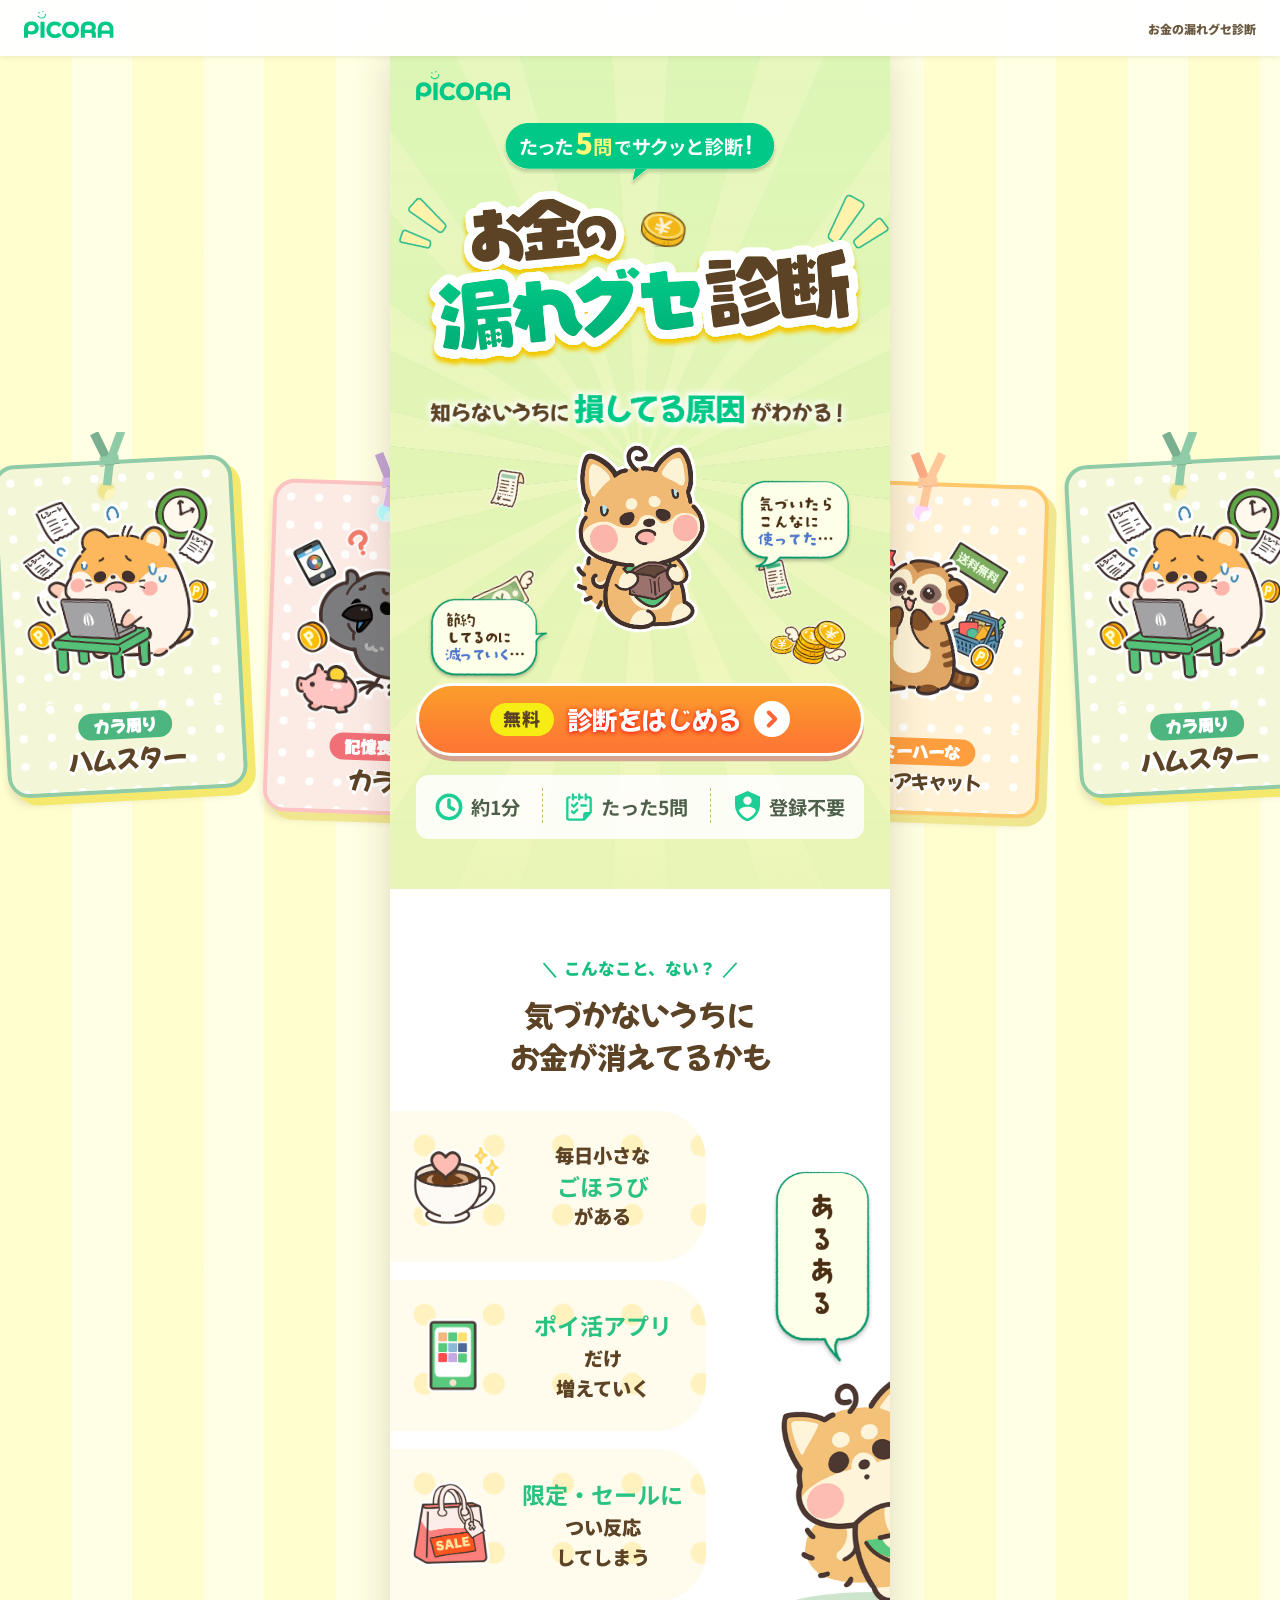
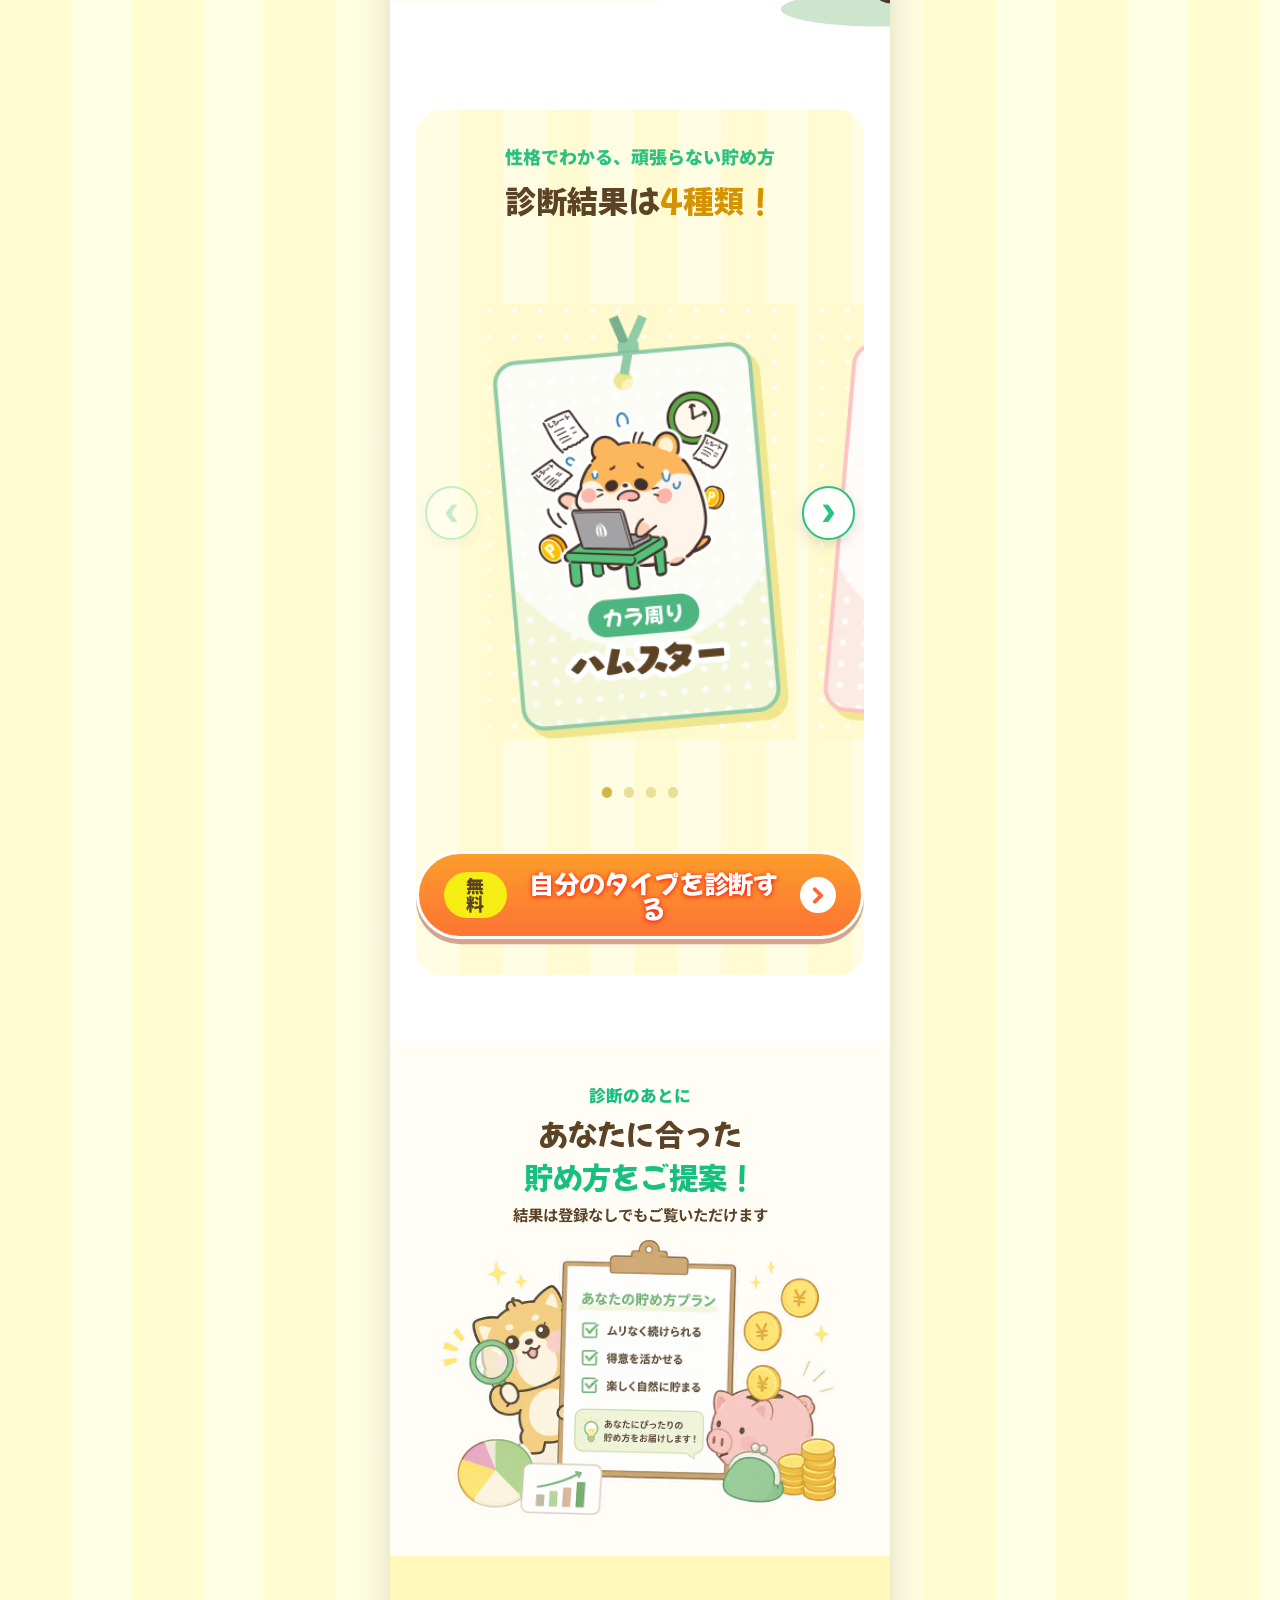
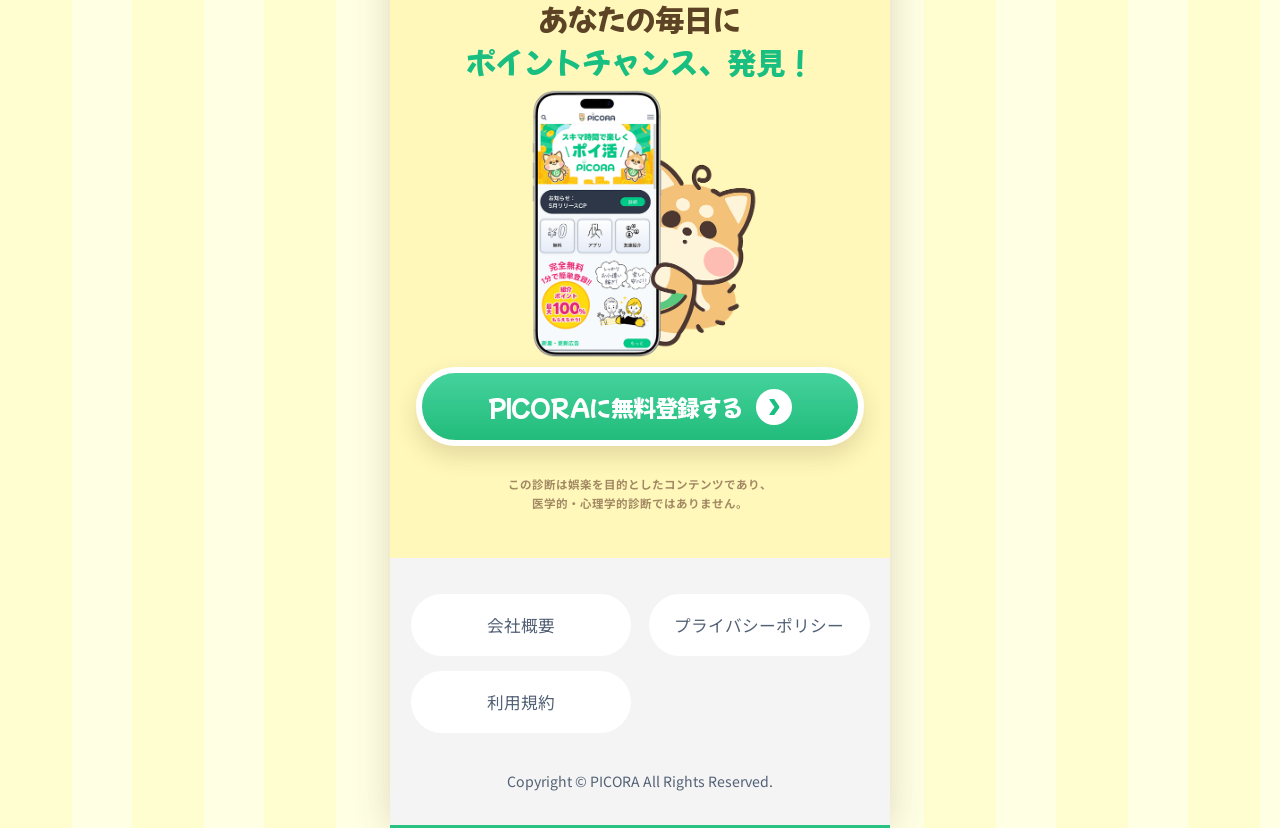
==== commit 6114f3c8: "Fix public hero assets and unify CTA styling" ====
--- a/index.html
+++ b/index.html
@@ -14,16 +14,16 @@
   </head>
   <body>
     <div class="desktop-background-title" aria-hidden="true">
-      <img class="desktop-background-title__badge" src="assets/バッジ／配置枠.svg" alt="" />
+      <img class="desktop-background-title__badge" src="assets/hero-title-badge.svg" alt="" />
       <div class="desktop-background-title__main">
-        <img class="desktop-background-title__decoration desktop-background-title__decoration--left" src="assets/装飾／左 (1).svg" alt="" />
-        <img class="desktop-background-title__logo" src="assets/タイトルロゴ／本体 (1).svg" alt="" />
-        <img class="desktop-background-title__decoration desktop-background-title__decoration--right" src="assets/装飾／右 (1).svg" alt="" />
+        <img class="desktop-background-title__decoration desktop-background-title__decoration--left" src="assets/hero-title-decoration-left.svg" alt="" />
+        <img class="desktop-background-title__logo" src="assets/hero-title-logo.svg" alt="" />
+        <img class="desktop-background-title__decoration desktop-background-title__decoration--right" src="assets/hero-title-decoration-right.svg" alt="" />
       </div>
     </div>
 
     <header class="desktop-site-header" aria-label="PICORA">
-      <img src="assets/FV／PICORAロゴ.svg" alt="PICORA" />
+      <img src="assets/picora-logo.svg" alt="PICORA" />
       <p>お金の漏れグセ診断</p>
     </header>
 
@@ -119,17 +119,17 @@
     <main class="site-shell">
       <section class="hero" aria-labelledby="hero-title">
         <header class="site-header">
-          <img class="site-logo" src="assets/FV／PICORAロゴ.svg" alt="PICORA" />
+          <img class="site-logo" src="assets/picora-logo.svg" alt="PICORA" />
         </header>
 
         <div class="hero-copy">
           <h1 id="hero-title" class="visually-hidden">たった5問でサクッと診断！お金の漏れグセ診断。知らないうちに損してる原因がわかる！</h1>
           <div class="hero-title-composition" aria-hidden="true">
-            <img class="hero-title-badge" src="assets/バッジ／配置枠.svg" alt="" />
+            <img class="hero-title-badge" src="assets/hero-title-badge.svg" alt="" />
             <div class="hero-title-main">
-              <img class="hero-title-decoration hero-title-decoration--left" src="assets/装飾／左 (1).svg" alt="" />
-              <img class="hero-title-logo" src="assets/タイトルロゴ／本体 (1).svg" alt="" />
-              <img class="hero-title-decoration hero-title-decoration--right" src="assets/装飾／右 (1).svg" alt="" />
+              <img class="hero-title-decoration hero-title-decoration--left" src="assets/hero-title-decoration-left.svg" alt="" />
+              <img class="hero-title-logo" src="assets/hero-title-logo.svg" alt="" />
+              <img class="hero-title-decoration hero-title-decoration--right" src="assets/hero-title-decoration-right.svg" alt="" />
             </div>
           </div>
           <img class="hero-subcopy" src="assets/hero-subcopy.png" alt="" aria-hidden="true" />
@@ -214,7 +214,7 @@
           </div>
         </div>
 
-        <button class="cta cta-outline" type="button" data-start-diagnosis>
+        <button class="cta cta-primary types-cta" type="button" data-start-diagnosis>
           <span class="cta-tag">無料</span>
           <span>自分のタイプを診断する</span>
           <span class="cta-arrow" aria-hidden="true"><img src="assets/cta-arrow.svg" alt="" /></span>
@@ -252,7 +252,7 @@
     <section class="diagnosis-screen" aria-label="お金の漏れグセ診断 Q1" hidden>
       <div class="diagnosis-shell">
         <header class="diagnosis-header">
-          <img src="assets/FV／PICORAロゴ.svg" alt="PICORA" />
+          <img src="assets/picora-logo.svg" alt="PICORA" />
         </header>
 
         <div class="diagnosis-navigation">
@@ -305,7 +305,7 @@
       <div class="result-shell">
         <header class="result-header">
           <button class="result-home-link" type="button" data-return-home aria-label="トップへ戻る">
-            <img src="assets/FV／PICORAロゴ.svg" alt="PICORA" />
+            <img src="assets/picora-logo.svg" alt="PICORA" />
           </button>
         </header>
         <p class="result-intro">あなたのお金の漏れグセは...</p>
@@ -355,7 +355,7 @@
         </section>
 
         <footer class="result-footer">
-          <img src="assets/FV／PICORAロゴ.svg" alt="PICORA" />
+          <img src="assets/picora-logo.svg" alt="PICORA" />
           <nav><a href="https://blog.picora.jp/">ブログ</a><a href="https://picora.jp/">運営会社</a><a href="https://picora.jp/">利用規約</a><a href="https://picora.jp/">プライバシーポリシー</a></nav>
           <small>© PICORA</small>
         </footer>
--- a/styles.css
+++ b/styles.css
@@ -1229,37 +1229,8 @@
   background: #d2b646;
 }
 
-.cta-outline {
-  width: calc(100% - 40px);
-  margin: 28px 20px 0;
-  min-height: 58px;
-  padding: 10px 12px;
-  border: 5px solid white;
-  color: white;
-  background: linear-gradient(#ff9a3d, #ff6f3c);
-  box-shadow: var(--shadow), 0 3px 0 #dc5b2f;
-  font-size: 16px;
-  gap: 7px;
-}
-
-.cta-outline > span:nth-child(2) {
-  white-space: nowrap;
-  letter-spacing: -0.05em;
-}
-
-.cta-outline .cta-tag {
-  min-height: 24px;
-  padding-inline: 8px;
-  font-size: 12px;
-}
-
-.cta-outline .cta-arrow {
-  margin-left: auto;
-  background: white;
-}
-
-.cta-outline .cta-arrow img {
-  width: 11px;
+.types-cta {
+  margin-top: 28px;
 }
 
 .proposal {
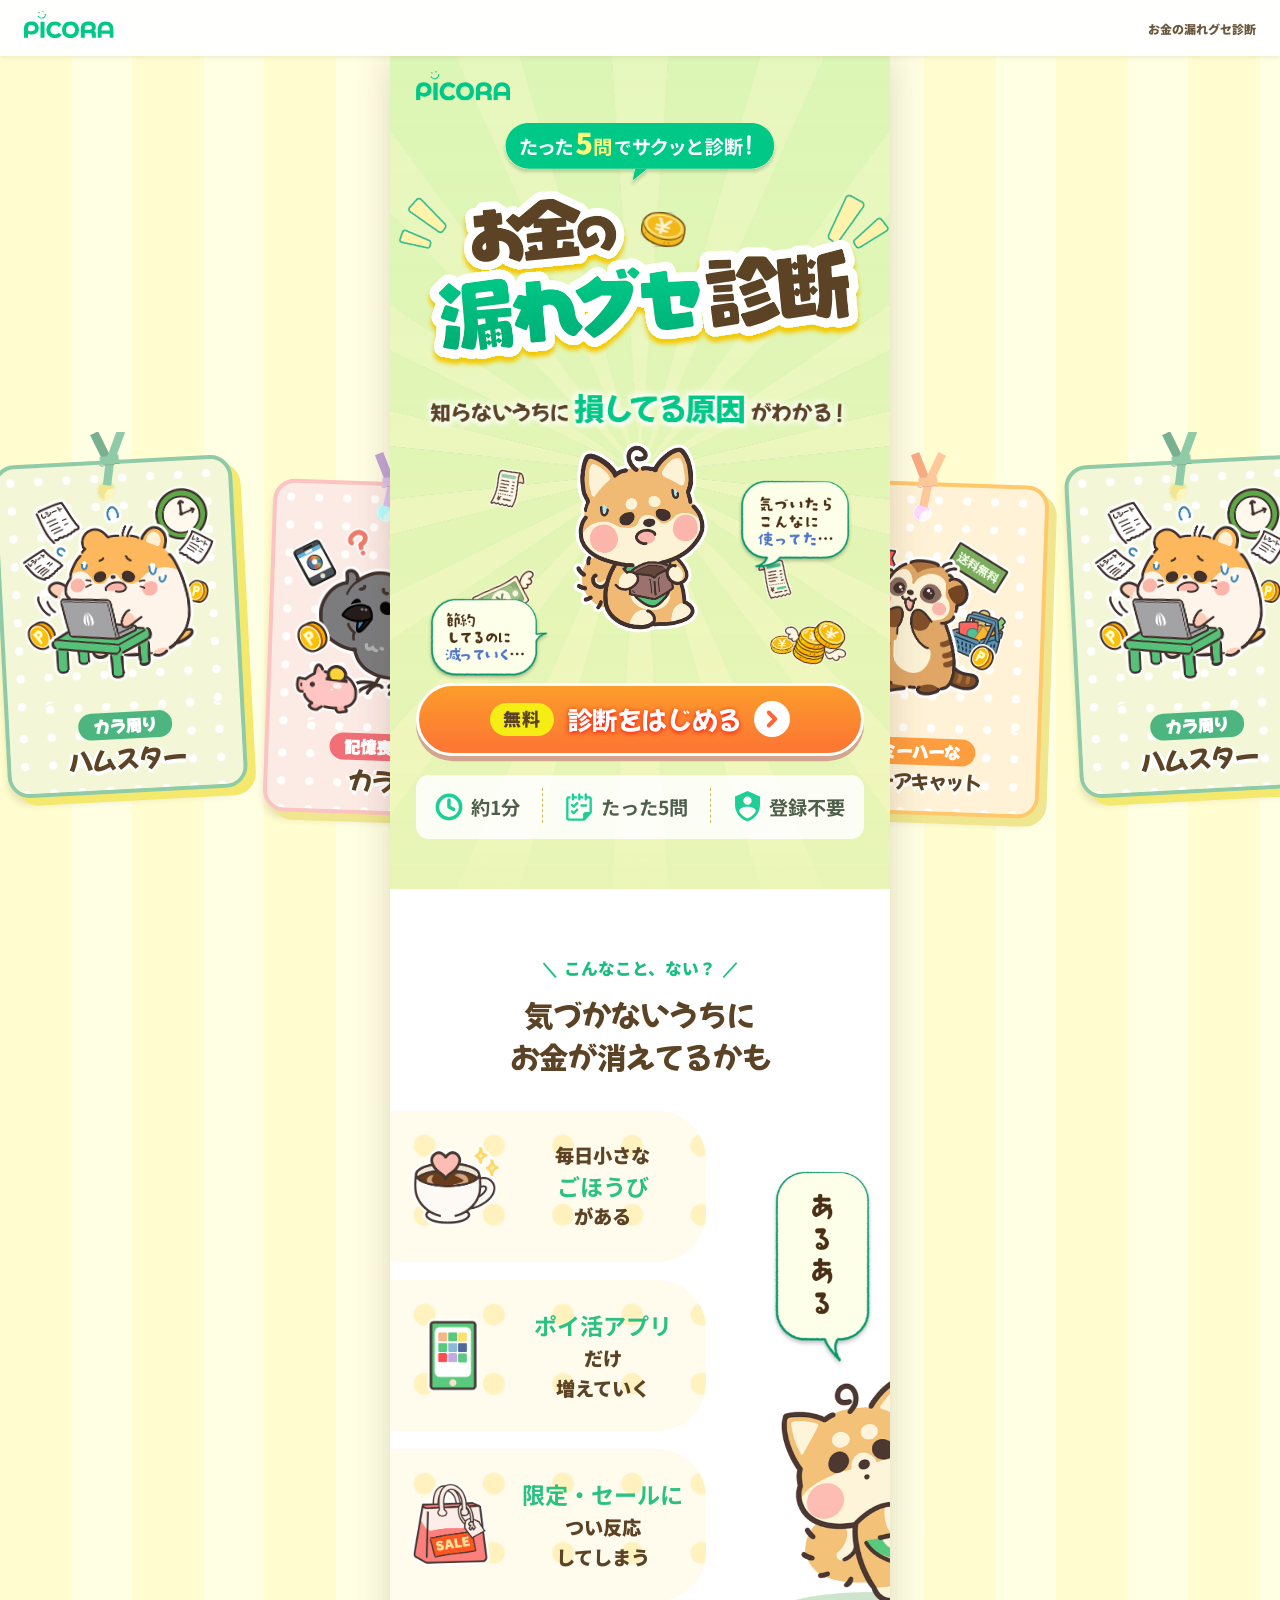
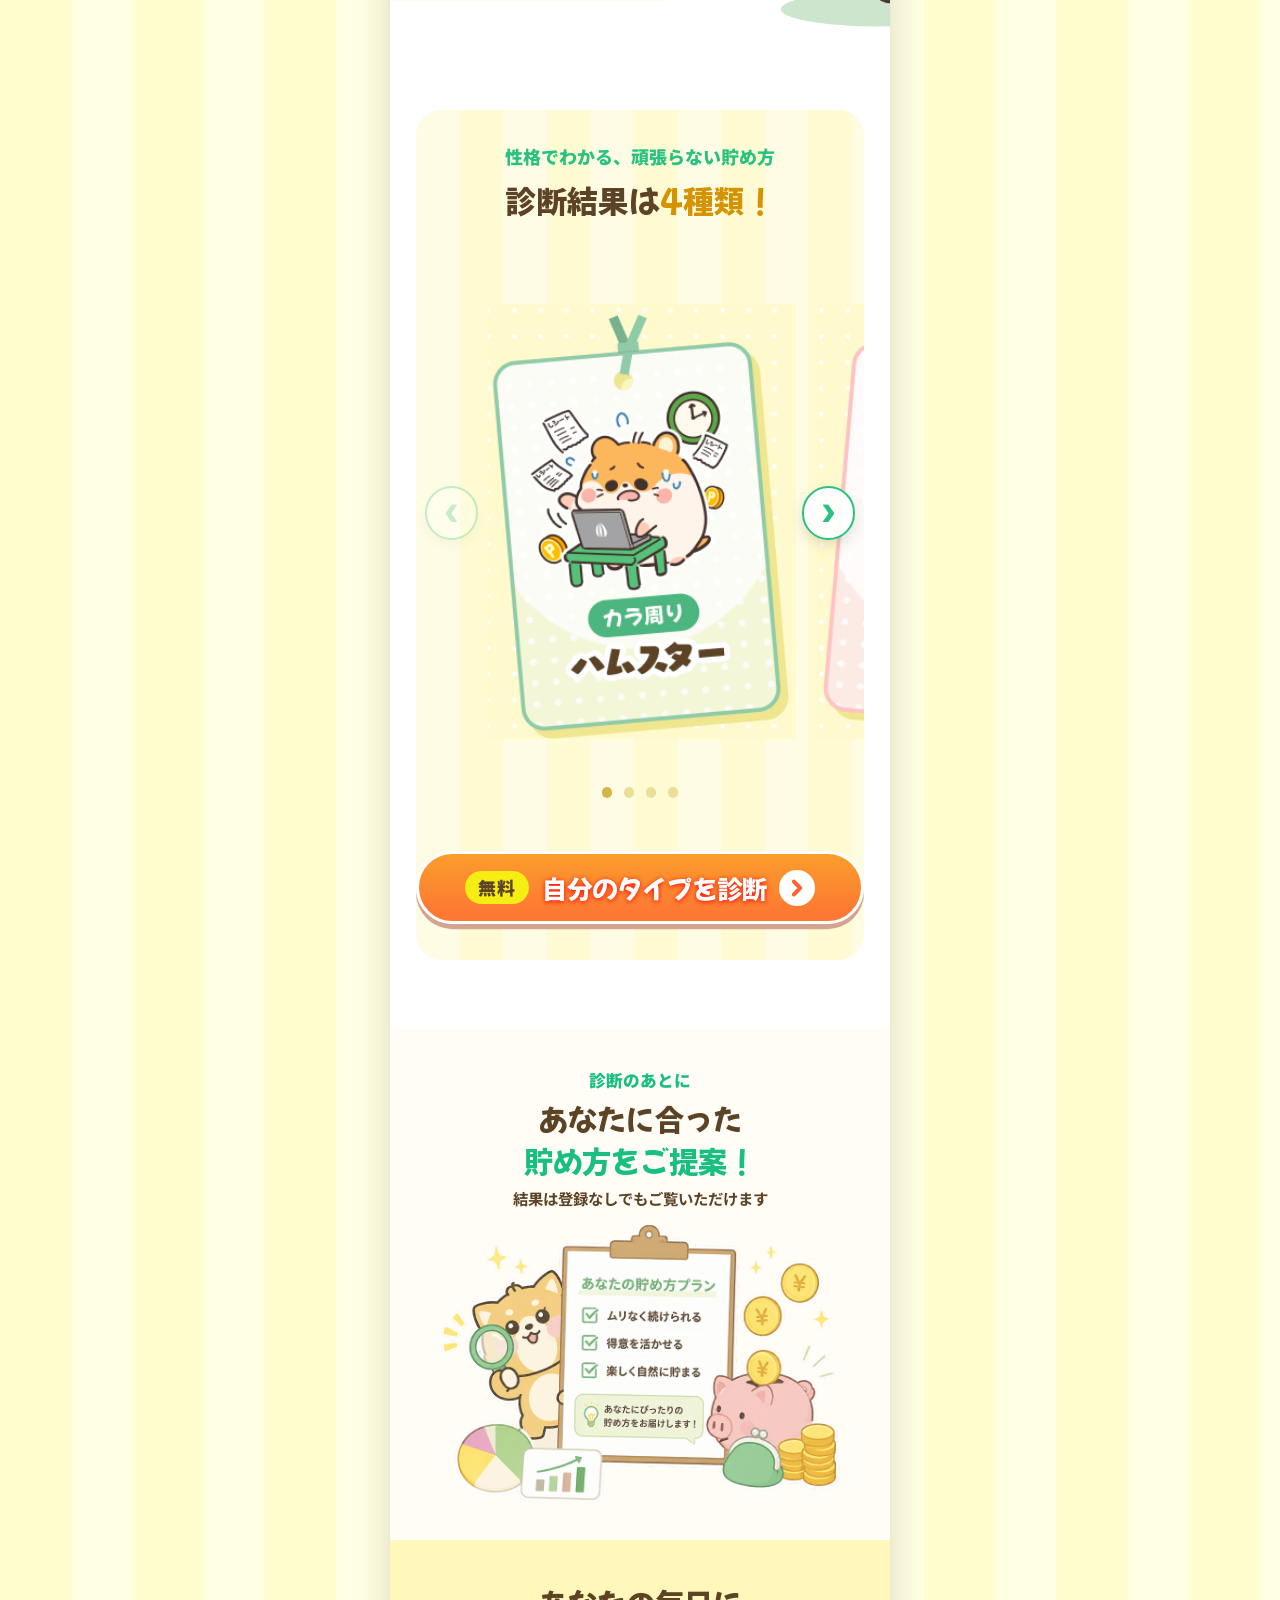
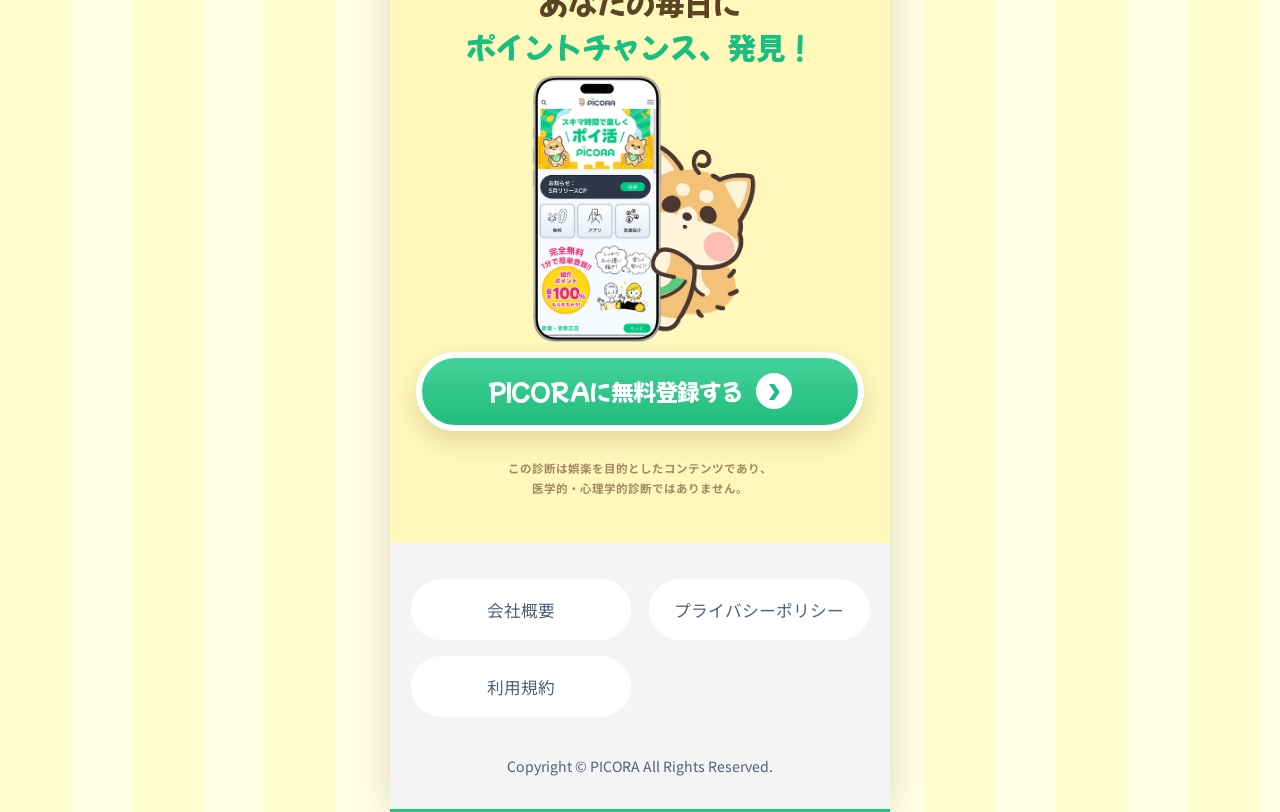
==== commit 65c8ce6b: "Refine diagnosis UI and organize assets" ====
--- a/index.html
+++ b/index.html
@@ -6,7 +6,7 @@
     <meta name="robots" content="noindex, nofollow" />
     <meta name="description" content="たった5問でわかる、お金の漏れグセ診断" />
     <title>お金の漏れグセ診断｜PICORA</title>
-    <link rel="icon" type="image/svg+xml" href="assets/favicon.svg" />
+    <link rel="icon" type="image/svg+xml" href="assets/brand-favicon.svg" />
     <link rel="preconnect" href="https://fonts.googleapis.com" />
     <link rel="preconnect" href="https://fonts.gstatic.com" crossorigin />
     <link href="https://fonts.googleapis.com/css2?family=Mochiy+Pop+One&family=Noto+Sans+JP:wght@500;700;900&display=swap" rel="stylesheet" />
@@ -14,16 +14,16 @@
   </head>
   <body>
     <div class="desktop-background-title" aria-hidden="true">
-      <img class="desktop-background-title__badge" src="assets/hero-title-badge.svg" alt="" />
+      <img class="desktop-background-title__badge" src="assets/hero-title-badge.svg?v=20260817" alt="" />
       <div class="desktop-background-title__main">
-        <img class="desktop-background-title__decoration desktop-background-title__decoration--left" src="assets/hero-title-decoration-left.svg" alt="" />
-        <img class="desktop-background-title__logo" src="assets/hero-title-logo.svg" alt="" />
-        <img class="desktop-background-title__decoration desktop-background-title__decoration--right" src="assets/hero-title-decoration-right.svg" alt="" />
+        <img class="desktop-background-title__decoration desktop-background-title__decoration--left" src="assets/hero-title-deco-left.svg?v=20260817" alt="" />
+        <img class="desktop-background-title__logo" src="assets/hero-title-logo.svg?v=20260817" alt="" />
+        <img class="desktop-background-title__decoration desktop-background-title__decoration--right" src="assets/hero-title-deco-right.svg?v=20260817" alt="" />
       </div>
     </div>
 
     <header class="desktop-site-header" aria-label="PICORA">
-      <img src="assets/picora-logo.svg" alt="PICORA" />
+      <img src="assets/brand-logo.svg?v=20260817" alt="PICORA" />
       <p>お金の漏れグセ診断</p>
     </header>
 
@@ -31,85 +31,85 @@
       <div class="desktop-card-rail">
         <div class="desktop-rail-card">
           <div class="diagnosis-card diagnosis-card--hamster">
-            <img class="diagnosis-card__ribbon" src="assets/card-ribbon.svg" alt="" />
-            <div class="diagnosis-card__visual"><img src="assets/hamster-karamawari.png" alt="" /></div>
+            <img class="diagnosis-card__ribbon" src="assets/character-ribbon.svg" alt="" />
+            <div class="diagnosis-card__visual"><img src="assets/character-hamster.png" alt="" /></div>
             <div class="diagnosis-card__caption"><span class="diagnosis-card__label">カラ周り</span><span class="diagnosis-card__name">ハムスター</span></div>
           </div>
         </div>
         <div class="desktop-rail-card">
           <div class="diagnosis-card diagnosis-card--crow">
-            <img class="diagnosis-card__ribbon" src="assets/card-ribbon.svg" alt="" />
-            <div class="diagnosis-card__visual"><img src="assets/crow-kiokusoushitsu.png" alt="" /></div>
+            <img class="diagnosis-card__ribbon" src="assets/character-ribbon.svg" alt="" />
+            <div class="diagnosis-card__visual"><img src="assets/character-crow.png" alt="" /></div>
             <div class="diagnosis-card__caption"><span class="diagnosis-card__label">記憶喪失の</span><span class="diagnosis-card__name">カラス</span></div>
           </div>
         </div>
         <div class="desktop-rail-card">
           <div class="diagnosis-card diagnosis-card--toypoodle">
-            <img class="diagnosis-card__ribbon" src="assets/card-ribbon.svg" alt="" />
-            <div class="diagnosis-card__visual"><img src="assets/toypoodle-gohoubi.png" alt="" /></div>
+            <img class="diagnosis-card__ribbon" src="assets/character-ribbon.svg" alt="" />
+            <div class="diagnosis-card__visual"><img src="assets/character-toypoodle.png" alt="" /></div>
             <div class="diagnosis-card__caption"><span class="diagnosis-card__label">ごほうび依存の</span><span class="diagnosis-card__name">トイプー</span></div>
           </div>
         </div>
         <div class="desktop-rail-card">
           <div class="diagnosis-card diagnosis-card--meerkat">
-            <img class="diagnosis-card__ribbon" src="assets/card-ribbon.svg" alt="" />
-            <div class="diagnosis-card__visual"><img src="assets/meerkat-miihaa-final.png" alt="" /></div>
+            <img class="diagnosis-card__ribbon" src="assets/character-ribbon.svg" alt="" />
+            <div class="diagnosis-card__visual"><img src="assets/character-meerkat.png" alt="" /></div>
             <div class="diagnosis-card__caption"><span class="diagnosis-card__label">ミーハーな</span><span class="diagnosis-card__name">ミーアキャット</span></div>
           </div>
         </div>
         <div class="desktop-rail-card">
           <div class="diagnosis-card diagnosis-card--hamster">
-            <img class="diagnosis-card__ribbon" src="assets/card-ribbon.svg" alt="" />
-            <div class="diagnosis-card__visual"><img src="assets/hamster-karamawari.png" alt="" /></div>
+            <img class="diagnosis-card__ribbon" src="assets/character-ribbon.svg" alt="" />
+            <div class="diagnosis-card__visual"><img src="assets/character-hamster.png" alt="" /></div>
             <div class="diagnosis-card__caption"><span class="diagnosis-card__label">カラ周り</span><span class="diagnosis-card__name">ハムスター</span></div>
           </div>
         </div>
         <div class="desktop-rail-card">
           <div class="diagnosis-card diagnosis-card--crow">
-            <img class="diagnosis-card__ribbon" src="assets/card-ribbon.svg" alt="" />
-            <div class="diagnosis-card__visual"><img src="assets/crow-kiokusoushitsu.png" alt="" /></div>
+            <img class="diagnosis-card__ribbon" src="assets/character-ribbon.svg" alt="" />
+            <div class="diagnosis-card__visual"><img src="assets/character-crow.png" alt="" /></div>
             <div class="diagnosis-card__caption"><span class="diagnosis-card__label">記憶喪失の</span><span class="diagnosis-card__name">カラス</span></div>
           </div>
         </div>
         <div class="desktop-rail-card">
           <div class="diagnosis-card diagnosis-card--toypoodle">
-            <img class="diagnosis-card__ribbon" src="assets/card-ribbon.svg" alt="" />
-            <div class="diagnosis-card__visual"><img src="assets/toypoodle-gohoubi.png" alt="" /></div>
+            <img class="diagnosis-card__ribbon" src="assets/character-ribbon.svg" alt="" />
+            <div class="diagnosis-card__visual"><img src="assets/character-toypoodle.png" alt="" /></div>
             <div class="diagnosis-card__caption"><span class="diagnosis-card__label">ごほうび依存の</span><span class="diagnosis-card__name">トイプー</span></div>
           </div>
         </div>
         <div class="desktop-rail-card">
           <div class="diagnosis-card diagnosis-card--meerkat">
-            <img class="diagnosis-card__ribbon" src="assets/card-ribbon.svg" alt="" />
-            <div class="diagnosis-card__visual"><img src="assets/meerkat-miihaa-final.png" alt="" /></div>
+            <img class="diagnosis-card__ribbon" src="assets/character-ribbon.svg" alt="" />
+            <div class="diagnosis-card__visual"><img src="assets/character-meerkat.png" alt="" /></div>
             <div class="diagnosis-card__caption"><span class="diagnosis-card__label">ミーハーな</span><span class="diagnosis-card__name">ミーアキャット</span></div>
           </div>
         </div>
         <div class="desktop-rail-card">
           <div class="diagnosis-card diagnosis-card--hamster">
-            <img class="diagnosis-card__ribbon" src="assets/card-ribbon.svg" alt="" />
-            <div class="diagnosis-card__visual"><img src="assets/hamster-karamawari.png" alt="" /></div>
+            <img class="diagnosis-card__ribbon" src="assets/character-ribbon.svg" alt="" />
+            <div class="diagnosis-card__visual"><img src="assets/character-hamster.png" alt="" /></div>
             <div class="diagnosis-card__caption"><span class="diagnosis-card__label">カラ周り</span><span class="diagnosis-card__name">ハムスター</span></div>
           </div>
         </div>
         <div class="desktop-rail-card">
           <div class="diagnosis-card diagnosis-card--crow">
-            <img class="diagnosis-card__ribbon" src="assets/card-ribbon.svg" alt="" />
-            <div class="diagnosis-card__visual"><img src="assets/crow-kiokusoushitsu.png" alt="" /></div>
+            <img class="diagnosis-card__ribbon" src="assets/character-ribbon.svg" alt="" />
+            <div class="diagnosis-card__visual"><img src="assets/character-crow.png" alt="" /></div>
             <div class="diagnosis-card__caption"><span class="diagnosis-card__label">記憶喪失の</span><span class="diagnosis-card__name">カラス</span></div>
           </div>
         </div>
         <div class="desktop-rail-card">
           <div class="diagnosis-card diagnosis-card--toypoodle">
-            <img class="diagnosis-card__ribbon" src="assets/card-ribbon.svg" alt="" />
-            <div class="diagnosis-card__visual"><img src="assets/toypoodle-gohoubi.png" alt="" /></div>
+            <img class="diagnosis-card__ribbon" src="assets/character-ribbon.svg" alt="" />
+            <div class="diagnosis-card__visual"><img src="assets/character-toypoodle.png" alt="" /></div>
             <div class="diagnosis-card__caption"><span class="diagnosis-card__label">ごほうび依存の</span><span class="diagnosis-card__name">トイプー</span></div>
           </div>
         </div>
         <div class="desktop-rail-card">
           <div class="diagnosis-card diagnosis-card--meerkat">
-            <img class="diagnosis-card__ribbon" src="assets/card-ribbon.svg" alt="" />
-            <div class="diagnosis-card__visual"><img src="assets/meerkat-miihaa-final.png" alt="" /></div>
+            <img class="diagnosis-card__ribbon" src="assets/character-ribbon.svg" alt="" />
+            <div class="diagnosis-card__visual"><img src="assets/character-meerkat.png" alt="" /></div>
             <div class="diagnosis-card__caption"><span class="diagnosis-card__label">ミーハーな</span><span class="diagnosis-card__name">ミーアキャット</span></div>
           </div>
         </div>
@@ -119,17 +119,17 @@
     <main class="site-shell">
       <section class="hero" aria-labelledby="hero-title">
         <header class="site-header">
-          <img class="site-logo" src="assets/picora-logo.svg" alt="PICORA" />
+          <img class="site-logo" src="assets/brand-logo.svg?v=20260817" alt="PICORA" />
         </header>
 
         <div class="hero-copy">
           <h1 id="hero-title" class="visually-hidden">たった5問でサクッと診断！お金の漏れグセ診断。知らないうちに損してる原因がわかる！</h1>
           <div class="hero-title-composition" aria-hidden="true">
-            <img class="hero-title-badge" src="assets/hero-title-badge.svg" alt="" />
+            <img class="hero-title-badge" src="assets/hero-title-badge.svg?v=20260817" alt="" />
             <div class="hero-title-main">
-              <img class="hero-title-decoration hero-title-decoration--left" src="assets/hero-title-decoration-left.svg" alt="" />
-              <img class="hero-title-logo" src="assets/hero-title-logo.svg" alt="" />
-              <img class="hero-title-decoration hero-title-decoration--right" src="assets/hero-title-decoration-right.svg" alt="" />
+              <img class="hero-title-decoration hero-title-decoration--left" src="assets/hero-title-deco-left.svg?v=20260817" alt="" />
+              <img class="hero-title-logo" src="assets/hero-title-logo.svg?v=20260817" alt="" />
+              <img class="hero-title-decoration hero-title-decoration--right" src="assets/hero-title-deco-right.svg?v=20260817" alt="" />
             </div>
           </div>
           <img class="hero-subcopy" src="assets/hero-subcopy.png" alt="" aria-hidden="true" />
@@ -138,7 +138,7 @@
         <div class="hero-visual" aria-hidden="true">
           <img class="hero-receipt receipt-top" src="assets/hero-receipt-left.png" alt="" />
           <img class="bill bill-left" src="assets/hero-bill.png?v=20260812-2" alt="" />
-          <img class="hero-mascot" src="assets/hero-mascot-final.png" alt="" />
+          <img class="hero-mascot" src="assets/hero-mascot.png" alt="" />
           <img class="coin coin-one" src="assets/hero-coin.png" alt="" />
           <img class="coin-stack" src="assets/hero-coin-stack.png?v=20260812" alt="" />
           <img class="hero-receipt receipt-right" src="assets/hero-receipt-right.png" alt="" />
@@ -179,7 +179,7 @@
             <p><strong>限定・セールに</strong><br />つい反応<br />してしまう</p>
           </article>
         </div>
-        <img class="peeking-mascot" src="assets/problems-character-area.png" alt="あるあると声をかけるぴこまる" />
+        <img class="peeking-mascot" src="assets/problem-mascot.png" alt="あるあると声をかけるぴこまる" />
       </section>
 
       <section class="types" id="types" aria-labelledby="types-title">
@@ -216,7 +216,7 @@
 
         <button class="cta cta-primary types-cta" type="button" data-start-diagnosis>
           <span class="cta-tag">無料</span>
-          <span>自分のタイプを診断する</span>
+          <span>自分のタイプを診断</span>
           <span class="cta-arrow" aria-hidden="true"><img src="assets/cta-arrow.svg" alt="" /></span>
         </button>
         </div>
@@ -226,12 +226,12 @@
         <p class="section-kicker">診断のあとに</p>
         <h2 id="proposal-title">あなたに合った<br /><span>貯め方をご提案！</span></h2>
         <p>結果は登録なしでもご覧いただけます</p>
-        <img src="assets/result-plan-image.png" alt="診断後に提案される貯め方プランのイメージ" />
+        <img src="assets/proposal-plan.png" alt="診断後に提案される貯め方プランのイメージ" />
       </section>
 
       <section class="registration" aria-labelledby="registration-title">
         <h2 id="registration-title">あなたの毎日に<br /><span>ポイントチャンス、発見！</span></h2>
-        <img class="registration-visual" src="assets/registration-visual.png" alt="PICORAアプリを紹介するぴこまる" />
+        <img class="registration-visual" src="assets/registration-mascot.png" alt="PICORAアプリを紹介するぴこまる" />
         <a class="cta cta-register" href="https://picora.jp/">
           <span>PICORAに無料登録する</span>
           <span class="cta-arrow" aria-hidden="true">›</span>
@@ -252,12 +252,12 @@
     <section class="diagnosis-screen" aria-label="お金の漏れグセ診断 Q1" hidden>
       <div class="diagnosis-shell">
         <header class="diagnosis-header">
-          <img src="assets/picora-logo.svg" alt="PICORA" />
+          <img src="assets/brand-logo.svg?v=20260817" alt="PICORA" />
         </header>
 
         <div class="diagnosis-navigation">
           <button class="diagnosis-back" type="button" data-close-diagnosis aria-label="トップへ戻る">
-            <img src="assets/question-back-arrow.svg" alt="" />
+            <img src="assets/question-back.svg" alt="" />
           </button>
           <p class="question-number">Q1</p>
         </div>
@@ -273,28 +273,28 @@
               <button class="question-option option-a" type="button" data-answer="A" aria-pressed="false">
                 <span class="answer-letter">A</span>
                 <span>今月の予算や貯金額を<br />細かく決める</span>
-                <img src="assets/question-arrow-green.svg" alt="" />
+                <img src="assets/question-arrow.svg" alt="" />
               </button>
               <button class="question-option option-b" type="button" data-answer="B" aria-pressed="false">
                 <span class="answer-letter">B</span>
                 <span>入金を確認して、<br />いつも通り過ごす</span>
-                <img src="assets/question-arrow-green.svg" alt="" />
+                <img src="assets/question-arrow.svg" alt="" />
               </button>
               <button class="question-option option-c" type="button" data-answer="C" aria-pressed="false">
                 <span class="answer-letter">C</span>
                 <span>頑張った自分への<br />ごほうびを買う</span>
-                <img src="assets/question-arrow-green.svg" alt="" />
+                <img src="assets/question-arrow.svg" alt="" />
               </button>
               <button class="question-option option-d" type="button" data-answer="D" aria-pressed="false">
                 <span class="answer-letter">D</span>
                 <span>SNSで話題の商品を<br />チェックする</span>
-                <img src="assets/question-arrow-green.svg" alt="" />
+                <img src="assets/question-arrow.svg" alt="" />
               </button>
             </div>
           </section>
 
           <div class="question-mascot">
-            <img src="assets/question-q1-mascot.png" alt="スマートフォンを持つぴこまる" />
+            <img src="assets/question-mascot.png" alt="スマートフォンを持つぴこまる" />
             <p>直感で選んでね。</p>
           </div>
         </main>
@@ -305,18 +305,18 @@
       <div class="result-shell">
         <header class="result-header">
           <button class="result-home-link" type="button" data-return-home aria-label="トップへ戻る">
-            <img src="assets/picora-logo.svg" alt="PICORA" />
+            <img src="assets/brand-logo.svg?v=20260817" alt="PICORA" />
           </button>
         </header>
         <p class="result-intro">あなたのお金の漏れグセは...</p>
 
         <main class="result-main">
           <article class="result-summary-card">
-            <div class="result-ribbon"><img src="assets/card-ribbon.svg" alt="" /></div>
+            <div class="result-ribbon"><img src="assets/character-ribbon.svg" alt="" /></div>
             <p class="result-type-label">カラ周り</p>
             <h1 class="result-type-name">ハムスター</h1>
             <div class="result-character">
-              <img src="assets/hamster-karamawari.png" alt="カラ周りハムスター" />
+              <img src="assets/character-hamster.png" alt="カラ周りハムスター" />
             </div>
 
             <div class="result-details">
@@ -347,7 +347,7 @@
           </button>
 
           <h2 class="result-picora-copy">楽しみを減らさず、<br />日常のついでにポイントを。</h2>
-          <img class="result-registration-visual" src="assets/registration-visual.png" alt="PICORAを紹介するぴこまる" />
+          <img class="result-registration-visual" src="assets/registration-mascot.png" alt="PICORAを紹介するぴこまる" />
           <p class="result-picora-text">PICORAは誰でも、毎日のお買い物や日常のサービス利用で、簡単にポイントを貯められるサービスです。</p>
           <a class="cta cta-register" href="https://picora.jp/">
             <span>PICORAに無料登録する</span><span class="cta-arrow" aria-hidden="true">›</span>
@@ -355,7 +355,7 @@
         </section>
 
         <footer class="result-footer">
-          <img src="assets/picora-logo.svg" alt="PICORA" />
+          <img src="assets/brand-logo.svg?v=20260817" alt="PICORA" />
           <nav><a href="https://blog.picora.jp/">ブログ</a><a href="https://picora.jp/">運営会社</a><a href="https://picora.jp/">利用規約</a><a href="https://picora.jp/">プライバシーポリシー</a></nav>
           <small>© PICORA</small>
         </footer>
--- a/styles.css
+++ b/styles.css
@@ -56,7 +56,7 @@
   min-height: 880px;
   background:
     linear-gradient(#d4f7b8, #fbf5b6),
-    url("assets/hero-background.png") center/cover;
+    url("assets/hero-bg.png") center/cover;
 }
 
 .diagnosis-header {
@@ -329,7 +329,7 @@
 .result-tags { margin-top: 18px; display: flex; flex-wrap: wrap; justify-content: center; gap: 6px; }
 .result-tags span { padding: 4px 10px; border-radius: 99px; color:var(--result-accent); background:var(--result-card-bg); font-size: 11px; font-weight:700; }
 .result-description { position: relative; color:var(--brown); font-size:13px; font-weight:500; line-height:1.75; }
-.result-description b { position:absolute; top:-18px; left:16px; color:var(--result-accent); font-family:"Mochiy Pop One",sans-serif; font-size:21px; transform:rotate(-4deg); }
+.result-description b { position:absolute; top:-18px; left:16px; color:var(--result-accent); font-family:"Mochiy Pop One",sans-serif; font-size:21px; -webkit-text-stroke:4px #fff; paint-order:stroke fill; transform:rotate(-4deg); }
 .result-description p { margin:0; }
 .result-saving-message { margin: 22px 0 0; text-align:center; color:var(--brown); font-family:"Mochiy Pop One",sans-serif; line-height:1.5; transform:rotate(-2deg); }
 .result-saving-message strong { color:var(--green); font-size:26px; }
@@ -376,7 +376,7 @@
   background-color: #dff5b5;
   background-image:
     linear-gradient(rgba(212, 247, 184, 0.25), rgba(251, 245, 182, 0.32)),
-    url("assets/hero-background.png");
+    url("assets/hero-bg.png");
   background-position: center;
   background-size: cover;
 }
@@ -798,9 +798,7 @@
   position: relative;
   min-height: 602px;
   padding: 52px 14px 40px;
-  background:
-    linear-gradient(rgba(255, 255, 255, 0.88), rgba(255, 255, 255, 0.88)),
-    url("assets/problems-background.png") center/cover;
+  background: white;
 }
 
 .eyebrow,
@@ -1030,7 +1028,7 @@
 .figma-type-card {
   width: 240px;
   aspect-ratio: 1138 / 1608;
-  background-image: url("assets/type-cards-figma.png");
+  background-image: url("assets/types-cards.png");
   background-repeat: no-repeat;
   background-size: 400% 100%;
 }
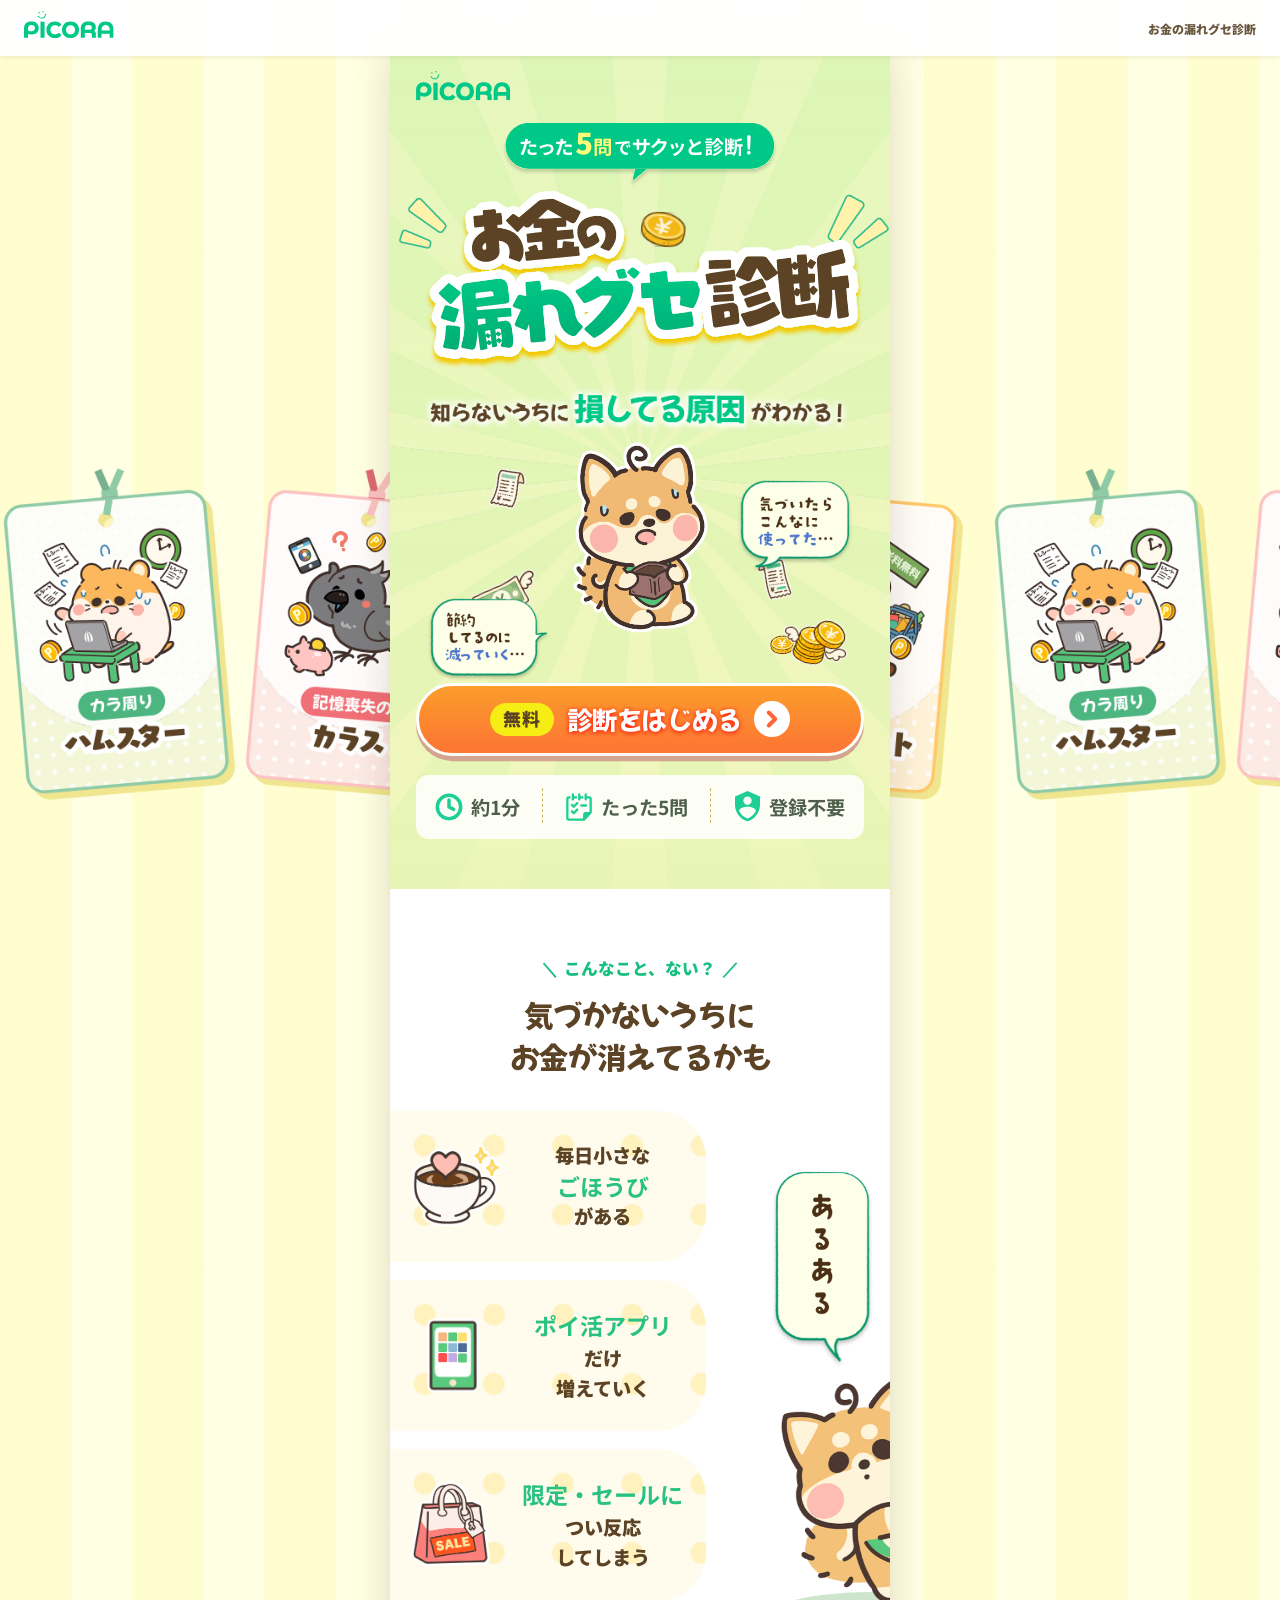
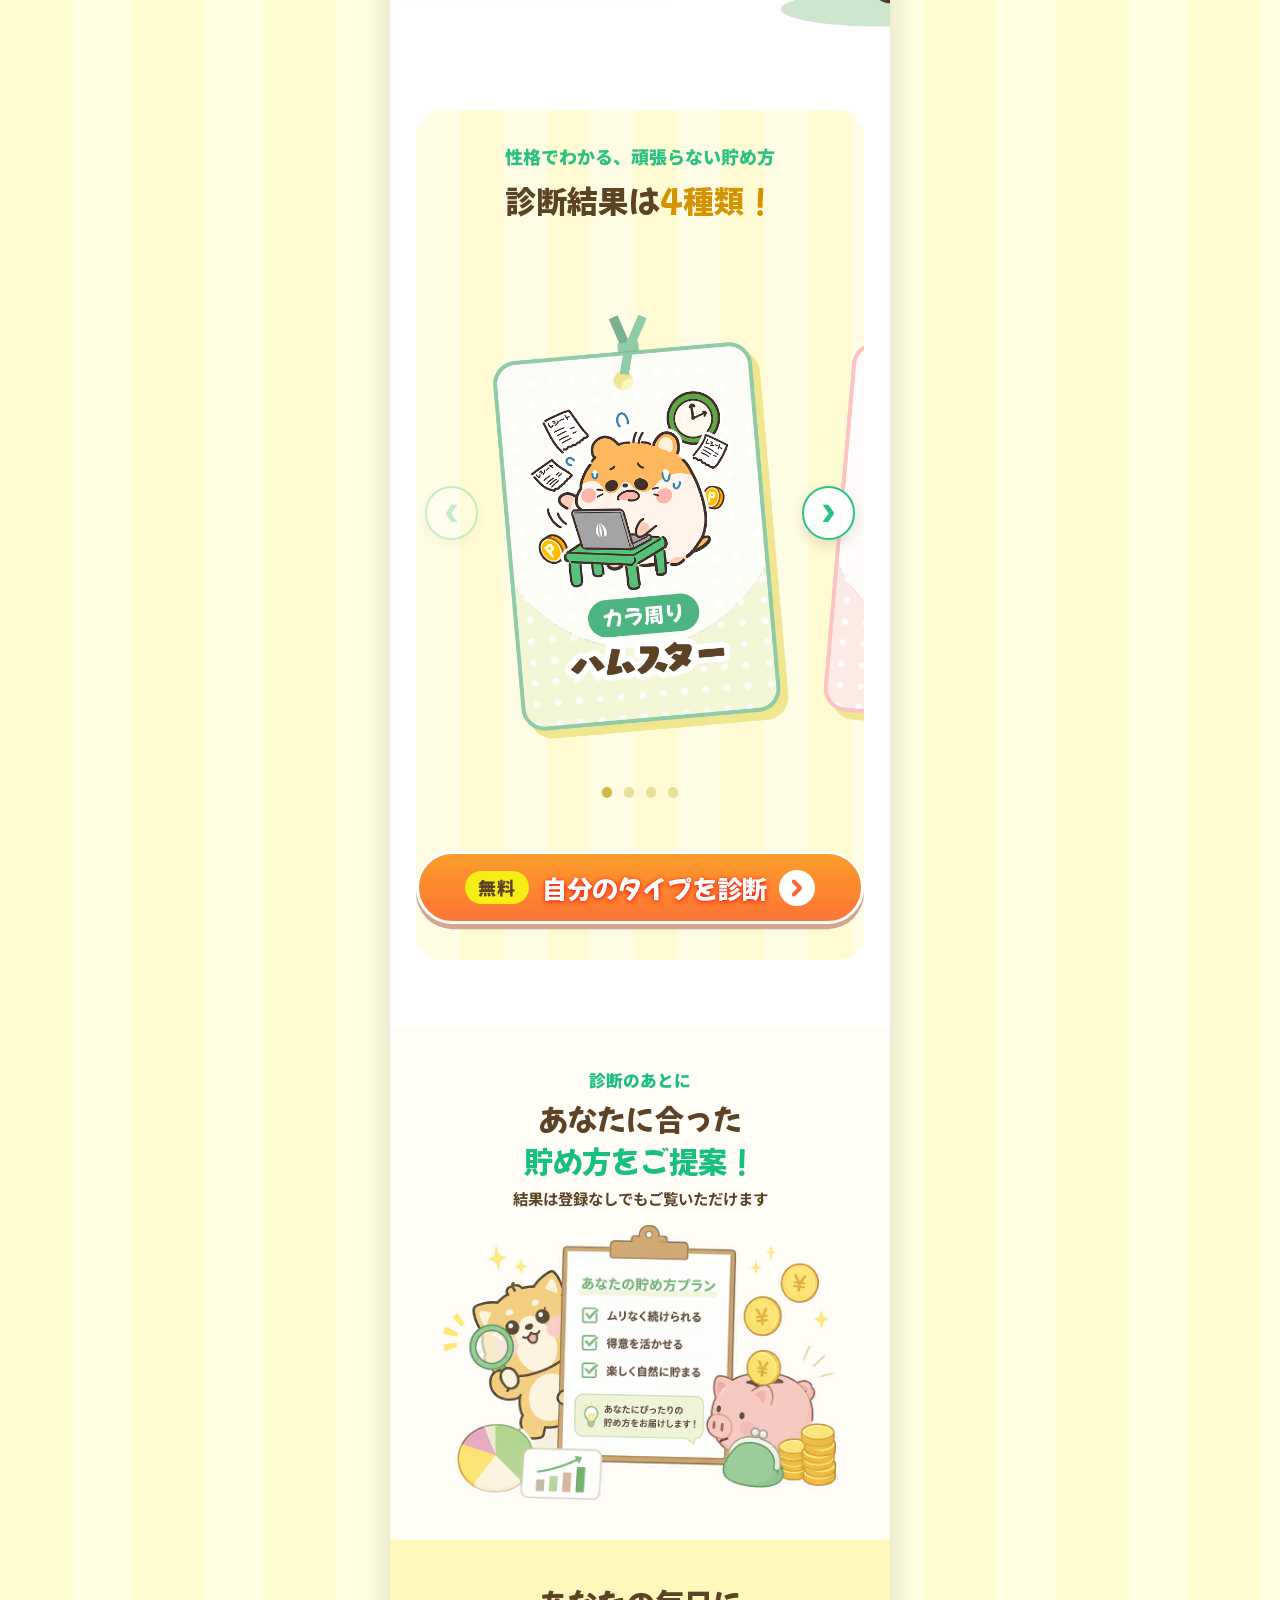
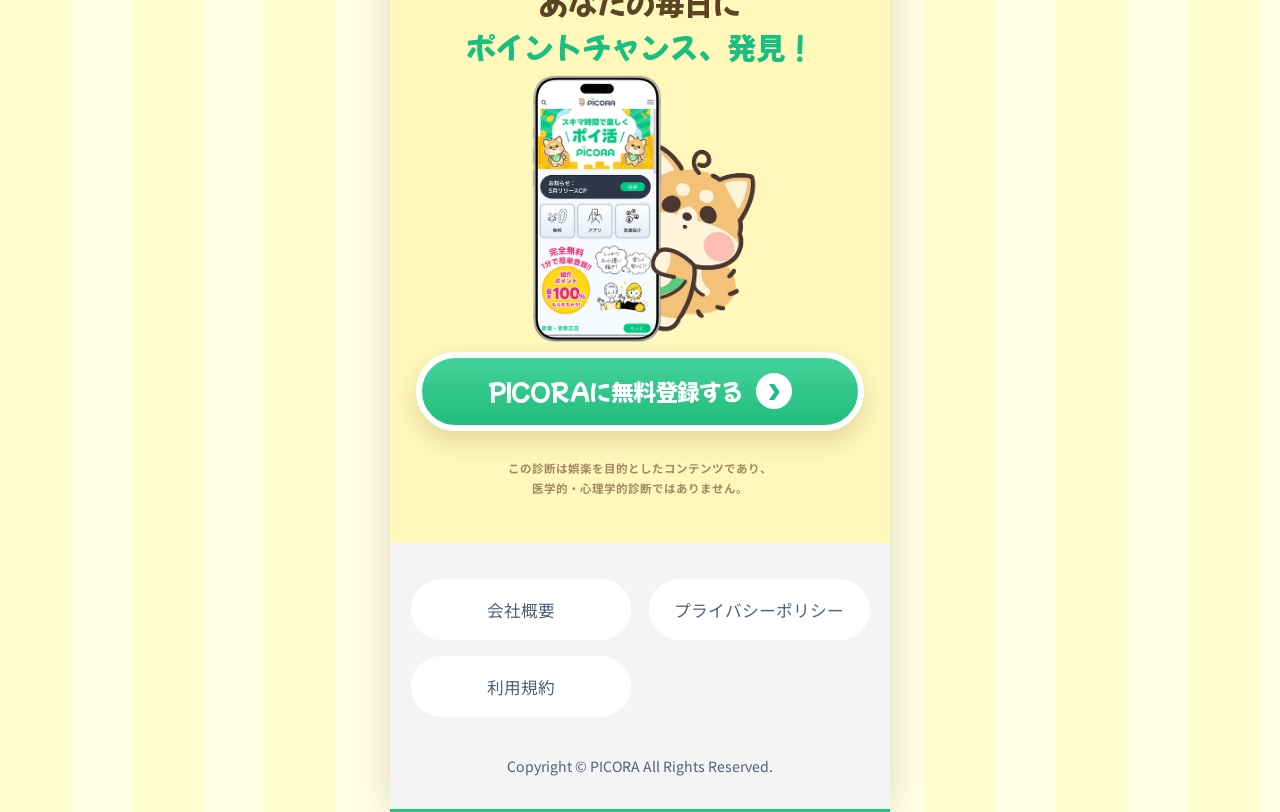
==== commit c636de50: "診断結果のOGP共有とPC表示を調整" ====
--- a/index.html
+++ b/index.html
@@ -5,6 +5,19 @@
     <meta name="viewport" content="width=device-width, initial-scale=1" />
     <meta name="robots" content="noindex, nofollow" />
     <meta name="description" content="たった5問でわかる、お金の漏れグセ診断" />
+    <meta property="og:type" content="website" />
+    <meta property="og:site_name" content="PICORA" />
+    <meta property="og:title" content="お金の漏れグセ診断｜PICORA" />
+    <meta property="og:description" content="たった5問でわかる、お金の漏れグセ診断" />
+    <meta property="og:url" content="https://akkmsk.github.io/picora-shindan/" />
+    <meta property="og:image" content="https://akkmsk.github.io/picora-shindan/assets/ogp-default.png" />
+    <meta property="og:image:width" content="1200" />
+    <meta property="og:image:height" content="630" />
+    <meta property="og:image:alt" content="PICORA お金の漏れグセ診断" />
+    <meta name="twitter:card" content="summary_large_image" />
+    <meta name="twitter:title" content="お金の漏れグセ診断｜PICORA" />
+    <meta name="twitter:description" content="たった5問でわかる、お金の漏れグセ診断" />
+    <meta name="twitter:image" content="https://akkmsk.github.io/picora-shindan/assets/ogp-default.png" />
     <title>お金の漏れグセ診断｜PICORA</title>
     <link rel="icon" type="image/svg+xml" href="assets/brand-favicon.svg" />
     <link rel="preconnect" href="https://fonts.googleapis.com" />
@@ -29,90 +42,9 @@
 
     <div class="desktop-card-stage" aria-hidden="true">
       <div class="desktop-card-rail">
-        <div class="desktop-rail-card">
-          <div class="diagnosis-card diagnosis-card--hamster">
-            <img class="diagnosis-card__ribbon" src="assets/character-ribbon.svg" alt="" />
-            <div class="diagnosis-card__visual"><img src="assets/character-hamster.png" alt="" /></div>
-            <div class="diagnosis-card__caption"><span class="diagnosis-card__label">カラ周り</span><span class="diagnosis-card__name">ハムスター</span></div>
-          </div>
-        </div>
-        <div class="desktop-rail-card">
-          <div class="diagnosis-card diagnosis-card--crow">
-            <img class="diagnosis-card__ribbon" src="assets/character-ribbon.svg" alt="" />
-            <div class="diagnosis-card__visual"><img src="assets/character-crow.png" alt="" /></div>
-            <div class="diagnosis-card__caption"><span class="diagnosis-card__label">記憶喪失の</span><span class="diagnosis-card__name">カラス</span></div>
-          </div>
-        </div>
-        <div class="desktop-rail-card">
-          <div class="diagnosis-card diagnosis-card--toypoodle">
-            <img class="diagnosis-card__ribbon" src="assets/character-ribbon.svg" alt="" />
-            <div class="diagnosis-card__visual"><img src="assets/character-toypoodle.png" alt="" /></div>
-            <div class="diagnosis-card__caption"><span class="diagnosis-card__label">ごほうび依存の</span><span class="diagnosis-card__name">トイプー</span></div>
-          </div>
-        </div>
-        <div class="desktop-rail-card">
-          <div class="diagnosis-card diagnosis-card--meerkat">
-            <img class="diagnosis-card__ribbon" src="assets/character-ribbon.svg" alt="" />
-            <div class="diagnosis-card__visual"><img src="assets/character-meerkat.png" alt="" /></div>
-            <div class="diagnosis-card__caption"><span class="diagnosis-card__label">ミーハーな</span><span class="diagnosis-card__name">ミーアキャット</span></div>
-          </div>
-        </div>
-        <div class="desktop-rail-card">
-          <div class="diagnosis-card diagnosis-card--hamster">
-            <img class="diagnosis-card__ribbon" src="assets/character-ribbon.svg" alt="" />
-            <div class="diagnosis-card__visual"><img src="assets/character-hamster.png" alt="" /></div>
-            <div class="diagnosis-card__caption"><span class="diagnosis-card__label">カラ周り</span><span class="diagnosis-card__name">ハムスター</span></div>
-          </div>
-        </div>
-        <div class="desktop-rail-card">
-          <div class="diagnosis-card diagnosis-card--crow">
-            <img class="diagnosis-card__ribbon" src="assets/character-ribbon.svg" alt="" />
-            <div class="diagnosis-card__visual"><img src="assets/character-crow.png" alt="" /></div>
-            <div class="diagnosis-card__caption"><span class="diagnosis-card__label">記憶喪失の</span><span class="diagnosis-card__name">カラス</span></div>
-          </div>
-        </div>
-        <div class="desktop-rail-card">
-          <div class="diagnosis-card diagnosis-card--toypoodle">
-            <img class="diagnosis-card__ribbon" src="assets/character-ribbon.svg" alt="" />
-            <div class="diagnosis-card__visual"><img src="assets/character-toypoodle.png" alt="" /></div>
-            <div class="diagnosis-card__caption"><span class="diagnosis-card__label">ごほうび依存の</span><span class="diagnosis-card__name">トイプー</span></div>
-          </div>
-        </div>
-        <div class="desktop-rail-card">
-          <div class="diagnosis-card diagnosis-card--meerkat">
-            <img class="diagnosis-card__ribbon" src="assets/character-ribbon.svg" alt="" />
-            <div class="diagnosis-card__visual"><img src="assets/character-meerkat.png" alt="" /></div>
-            <div class="diagnosis-card__caption"><span class="diagnosis-card__label">ミーハーな</span><span class="diagnosis-card__name">ミーアキャット</span></div>
-          </div>
-        </div>
-        <div class="desktop-rail-card">
-          <div class="diagnosis-card diagnosis-card--hamster">
-            <img class="diagnosis-card__ribbon" src="assets/character-ribbon.svg" alt="" />
-            <div class="diagnosis-card__visual"><img src="assets/character-hamster.png" alt="" /></div>
-            <div class="diagnosis-card__caption"><span class="diagnosis-card__label">カラ周り</span><span class="diagnosis-card__name">ハムスター</span></div>
-          </div>
-        </div>
-        <div class="desktop-rail-card">
-          <div class="diagnosis-card diagnosis-card--crow">
-            <img class="diagnosis-card__ribbon" src="assets/character-ribbon.svg" alt="" />
-            <div class="diagnosis-card__visual"><img src="assets/character-crow.png" alt="" /></div>
-            <div class="diagnosis-card__caption"><span class="diagnosis-card__label">記憶喪失の</span><span class="diagnosis-card__name">カラス</span></div>
-          </div>
-        </div>
-        <div class="desktop-rail-card">
-          <div class="diagnosis-card diagnosis-card--toypoodle">
-            <img class="diagnosis-card__ribbon" src="assets/character-ribbon.svg" alt="" />
-            <div class="diagnosis-card__visual"><img src="assets/character-toypoodle.png" alt="" /></div>
-            <div class="diagnosis-card__caption"><span class="diagnosis-card__label">ごほうび依存の</span><span class="diagnosis-card__name">トイプー</span></div>
-          </div>
-        </div>
-        <div class="desktop-rail-card">
-          <div class="diagnosis-card diagnosis-card--meerkat">
-            <img class="diagnosis-card__ribbon" src="assets/character-ribbon.svg" alt="" />
-            <div class="diagnosis-card__visual"><img src="assets/character-meerkat.png" alt="" /></div>
-            <div class="diagnosis-card__caption"><span class="diagnosis-card__label">ミーハーな</span><span class="diagnosis-card__name">ミーアキャット</span></div>
-          </div>
-        </div>
+        <img class="desktop-card-strip" src="assets/types-cards.png?v=20260817-2" alt="" />
+        <img class="desktop-card-strip" src="assets/types-cards.png?v=20260817-2" alt="" />
+        <img class="desktop-card-strip" src="assets/types-cards.png?v=20260817-2" alt="" />
       </div>
     </div>
 
@@ -272,22 +204,22 @@
             <div class="question-options" role="group" aria-label="Q1の回答">
               <button class="question-option option-a" type="button" data-answer="A" aria-pressed="false">
                 <span class="answer-letter">A</span>
-                <span>今月の予算や貯金額を<br />細かく決める</span>
+                <span>今月の予算や貯金額を細かく決める</span>
                 <img src="assets/question-arrow.svg" alt="" />
               </button>
               <button class="question-option option-b" type="button" data-answer="B" aria-pressed="false">
                 <span class="answer-letter">B</span>
-                <span>入金を確認して、<br />いつも通り過ごす</span>
+                <span>入金を確認して、いつも通り過ごす</span>
                 <img src="assets/question-arrow.svg" alt="" />
               </button>
               <button class="question-option option-c" type="button" data-answer="C" aria-pressed="false">
                 <span class="answer-letter">C</span>
-                <span>頑張った自分への<br />ごほうびを買う</span>
+                <span>頑張った自分へのごほうびを買う</span>
                 <img src="assets/question-arrow.svg" alt="" />
               </button>
               <button class="question-option option-d" type="button" data-answer="D" aria-pressed="false">
                 <span class="answer-letter">D</span>
-                <span>SNSで話題の商品を<br />チェックする</span>
+                <span>SNSで話題の商品をチェックする</span>
                 <img src="assets/question-arrow.svg" alt="" />
               </button>
             </div>
@@ -340,7 +272,7 @@
         <section class="result-actions">
           <h2>＼ 診断結果をシェア ／</h2>
           <div class="share-buttons" aria-label="診断結果をシェア">
-            <a href="#" aria-label="Xでシェア">X</a><a href="#" aria-label="LINEでシェア">LINE</a><a href="#" aria-label="リンクをコピー">URL</a>
+            <a href="#" data-share="x" aria-label="Xでシェア">X</a><a href="#" data-share="line" aria-label="LINEでシェア">LINE</a><a href="#" data-share="url" aria-label="リンクをコピー">URL</a>
           </div>
           <button class="cta cta-primary result-retry" type="button" data-retry-diagnosis>
             <span>もう一度診断する</span><span class="cta-arrow" aria-hidden="true"><img src="assets/cta-arrow.svg" alt="" /></span>
--- a/styles.css
+++ b/styles.css
@@ -1028,7 +1028,7 @@
 .figma-type-card {
   width: 240px;
   aspect-ratio: 1138 / 1608;
-  background-image: url("assets/types-cards.png");
+  background-image: url("assets/types-cards.png?v=20260817-2");
   background-repeat: no-repeat;
   background-size: 400% 100%;
 }
@@ -1436,7 +1436,7 @@
     position: fixed;
     z-index: 1;
     top: 205px;
-    left: max(20px, calc(50% - 690px));
+    left: max(20px, calc(50% - 820px));
     width: 370px;
     height: 218px;
     pointer-events: none;
@@ -1516,7 +1516,7 @@
   }
 
   .desktop-card-rail {
-    --desktop-card-cycle: 1072px;
+    --desktop-card-cycle: 991px;
     width: max-content;
     display: flex;
     align-items: center;
@@ -1525,26 +1525,11 @@
     animation: desktop-card-loop 56s linear infinite;
   }
 
-  .desktop-rail-card {
-    flex: 0 0 240px;
-    width: 240px;
-  }
-
-  .desktop-rail-card:nth-child(even) {
-    transform: translateY(22px);
-  }
-
-  .desktop-rail-card .diagnosis-card {
-    width: 240px;
-    height: 333px;
-  }
-
-  .desktop-rail-card .diagnosis-card__name {
-    font-size: 25px;
-  }
-
-  .desktop-rail-card .diagnosis-card--meerkat .diagnosis-card__name {
-    font-size: 19px;
+  .desktop-card-strip {
+    width: 963px;
+    height: auto;
+    flex: 0 0 963px;
+    display: block;
   }
 
   @keyframes desktop-card-loop {
